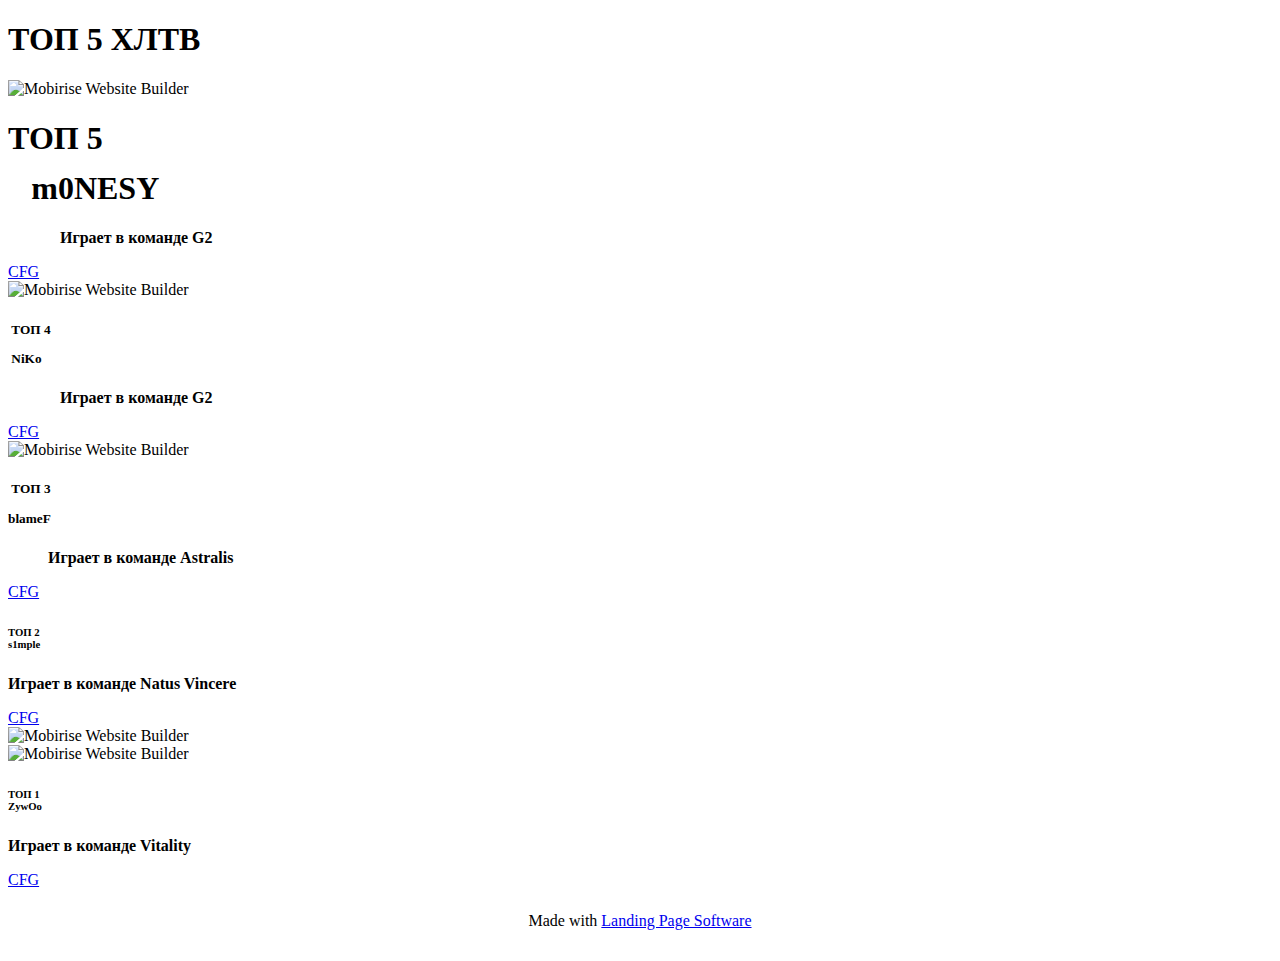
==== index.html @ 2f26e99b "Add files via upload" ====
<!DOCTYPE html>
<html  >
<head>
  <!-- Site made with Mobirise Website Builder v5.8.0, https://mobirise.com -->
  <meta charset="UTF-8">
  <meta http-equiv="X-UA-Compatible" content="IE=edge">
  <meta name="generator" content="Mobirise v5.8.0, mobirise.com">
  <meta name="viewport" content="width=device-width, initial-scale=1, minimum-scale=1">
  <link rel="shortcut icon" href="assets/images/logo5.png" type="image/x-icon">
  <meta name="description" content="">
  
  
  <title>Home</title>
  <link rel="stylesheet" href="assets/web/assets/mobirise-icons2/mobirise2.css">
  <link rel="stylesheet" href="assets/bootstrap/css/bootstrap.min.css">
  <link rel="stylesheet" href="assets/bootstrap/css/bootstrap-grid.min.css">
  <link rel="stylesheet" href="assets/bootstrap/css/bootstrap-reboot.min.css">
  <link rel="stylesheet" href="assets/theme/css/style.css">
  <link rel="preload" href="https://fonts.googleapis.com/css2?family=Jost:ital,wght@0,400;0,700;1,400;1,700&display=swap&display=swap" as="style" onload="this.onload=null;this.rel='stylesheet'">
  <noscript><link rel="stylesheet" href="https://fonts.googleapis.com/css2?family=Jost:ital,wght@0,400;0,700;1,400;1,700&display=swap&display=swap"></noscript>
  <link rel="preload" as="style" href="assets/mobirise/css/mbr-additional.css"><link rel="stylesheet" href="assets/mobirise/css/mbr-additional.css" type="text/css">

  
  
  
</head>
<body>
  
  <section data-bs-version="5.1" class="header10 cid-twHgxrFdOy" id="header10-0">

    

    
    

    <div class="align-center container-fluid">
        <div class="row justify-content-center">
            <div class="col-md-12 col-lg-9">
                <h1 class="mbr-section-title mbr-fonts-style mb-3 display-1"><strong>ТОП 5 ХЛТВ</strong></h1>
                
                
                
            </div>
        </div>
    </div>
</section>

<section data-bs-version="5.1" class="features4 cid-twHgEArtig" id="features4-1">
    
    
    <div class="container">
        
        <div class="row mt-4">
            <div class="item features-image сol-12 col-md-6 col-lg-4">
                <div class="item-wrapper">
                    <div class="item-img">
                        <img src="assets/images/m0nesy.webp" alt="Mobirise Website Builder" title="">
                    </div>
                    <div class="item-content">
                        <h5 class="item-title mbr-fonts-style display-5"><p><span style="font-size: 2rem;"><strong>ТОП 5
</strong></span></p><p>&nbsp;&nbsp;&nbsp;&nbsp;&nbsp; &nbsp;<span style="font-size: 2rem;"><strong>m0NESY&nbsp;</strong> &nbsp;&nbsp;</span><span style="font-size: 2rem;">&nbsp; &nbsp;</span><br></p></h5>
                        
                        <p class="mbr-text mbr-fonts-style mt-3 display-7"></p><p>&nbsp;&nbsp;&nbsp;&nbsp;&nbsp;&nbsp;&nbsp;&nbsp;&nbsp; &nbsp; &nbsp;<strong>Играет в команде G2</strong></p><p></p>
                    </div>
                    <div class="mbr-section-btn item-footer mt-2"><a href="page1.html" class="btn item-btn btn-black display-7" target="_blank">CFG</a></div>
                </div>
            </div>
            <div class="item features-image сol-12 col-md-6 col-lg-4">
                <div class="item-wrapper">
                    <div class="item-img">
                        <img src="assets/images/niko.webp" alt="Mobirise Website Builder" title="">
                    </div>
                    <div class="item-content">
                        <h5 class="item-title mbr-fonts-style display-5"><p>&nbsp;<strong>ТОП 4</strong></p><p><strong>&nbsp;NiKo</strong></p></h5>
                        
                        <p class="mbr-text mbr-fonts-style mt-3 display-7"></p><p>&nbsp;&nbsp;&nbsp;&nbsp;&nbsp; &nbsp; &nbsp; &nbsp; &nbsp;<strong>Играет в команде G2</strong></p><p></p>
                    </div>
                    <div class="mbr-section-btn item-footer mt-2"><a href="page2.html" class="btn item-btn btn-black display-7" target="_blank">CFG</a></div>
                </div>
            </div>
            <div class="item features-image сol-12 col-md-6 col-lg-4">
                <div class="item-wrapper">
                    <div class="item-img">
                        <img src="assets/images/2e6cpm2mb5mhoaxrp9fmlr.webp" alt="Mobirise Website Builder" title="">
                    </div>
                    <div class="item-content">
                        <h5 class="item-title mbr-fonts-style display-5"><p>&nbsp;<strong>ТОП 3</strong></p><p><strong>blameF</strong></p></h5>
                        
                        <p class="mbr-text mbr-fonts-style mt-3 display-7"></p><p>&nbsp;&nbsp;&nbsp;&nbsp;&nbsp;&nbsp;&nbsp;&nbsp;&nbsp;&nbsp;<strong>Играет в команде Astralis</strong><br></p><p></p>
                    </div>
                    <div class="mbr-section-btn item-footer mt-2"><a href="page3.html" class="btn item-btn btn-black display-7" target="_blank">CFG</a></div>
                </div>
            </div>

        </div>
    </div>
</section>

<section data-bs-version="5.1" class="features18 cid-twHgEZnHnu" id="features19-3">

    

    
    
    <div class="container">
        <div class="row justify-content-center">
            <div class="card col-12 col-lg">
                <div class="card-wrapper">
                    <h6 class="card-title mbr-fonts-style mb-4 display-2">
                        <strong>ТОП 2</strong><br><strong>s1mple</strong></h6>
                    <p class="mbr-text mbr-fonts-style display-7"><strong>
                        Играет в команде&nbsp;Natus Vincere</strong></p>
                    <div class="mbr-section-btn"><a class="btn btn-black display-4" href="page4.html">CFG</a></div>
                </div>
            </div>
            <div class="col-12 col-lg-4">
                <div class="image-wrapper">
                    <img src="assets/images/s1mple.webp" alt="Mobirise Website Builder">
                </div>
            </div>
        </div>
    </div>
</section>

<section data-bs-version="5.1" class="features16 cid-twHieNIhfz" id="features17-4">
    

    
    
    <div class="container">
        <div class="content-wrapper">
            <div class="row align-items-center">
                <div class="col-12 col-lg-6">
                    <div class="image-wrapper">
                        <img src="assets/images/1560424827-zywoo.png" alt="Mobirise Website Builder">
                    </div>
                </div>
                <div class="col-12 col-lg">
                    <div class="text-wrapper">
                        <h6 class="card-title mbr-fonts-style display-1">
                            <strong>ТОП 1</strong><br><strong>ZywOo</strong></h6>
                        <p class="mbr-text mbr-fonts-style mb-4 display-4"><strong>Играет в команде Vitality</strong></p>
                        <div class="mbr-section-btn mt-3"><a class="btn btn-black display-4" href="page5.html">
                                CFG
                            </a></div>
                    </div>
                </div>
            </div>
        </div>
    </div>
</section><section class="display-7" style="padding: 0;align-items: center;justify-content: center;flex-wrap: wrap;    align-content: center;display: flex;position: relative;height: 4rem;"><a href="https://mobiri.se/2946034" style="flex: 1 1;height: 4rem;position: absolute;width: 100%;z-index: 1;"><img alt="" style="height: 4rem;" src="[data-uri]"></a><p style="margin: 0;text-align: center;" class="display-7">Made with &#8204;</p><a style="z-index:1" href="https://mobirise.com/builder/landing-page-software.html">Landing Page Software</a></section><script src="assets/bootstrap/js/bootstrap.bundle.min.js"></script>  <script src="assets/smoothscroll/smooth-scroll.js"></script>  <script src="assets/ytplayer/index.js"></script>  <script src="assets/theme/js/script.js"></script>  
  
  
</body>
</html>
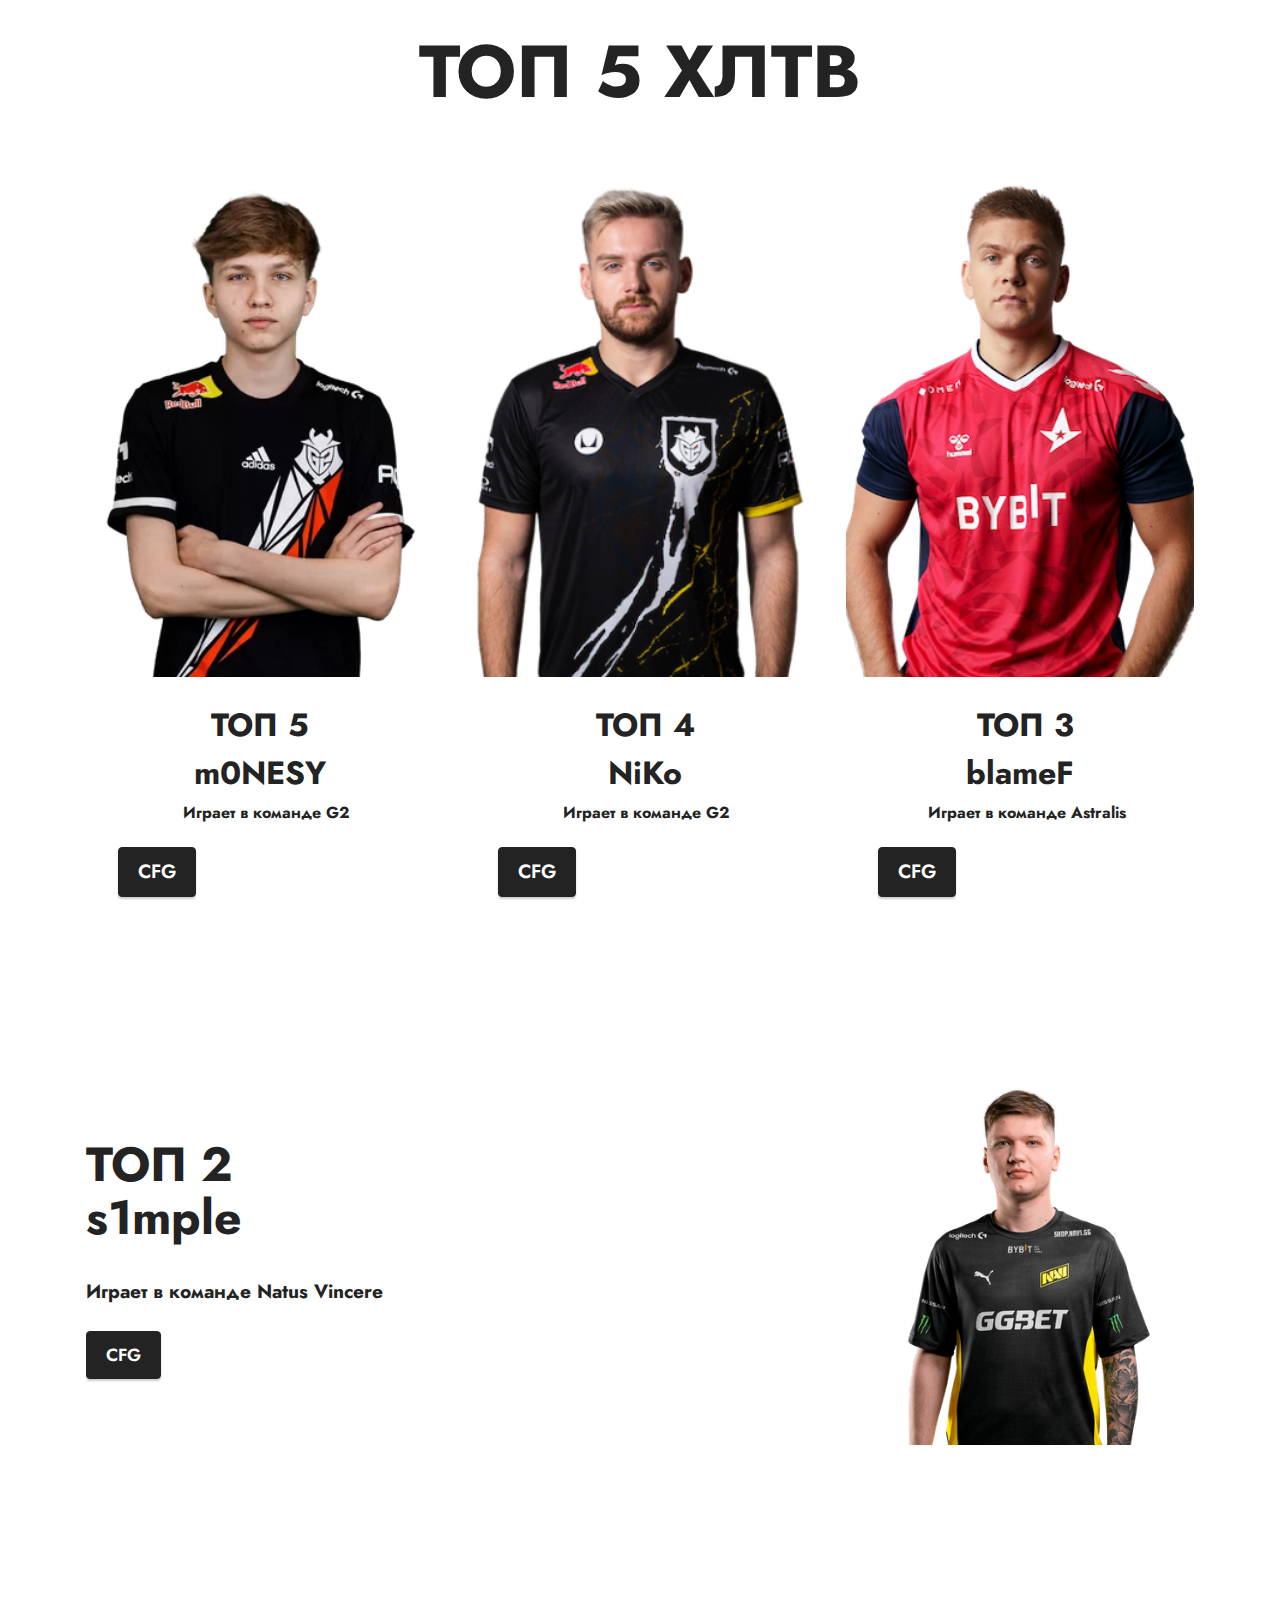
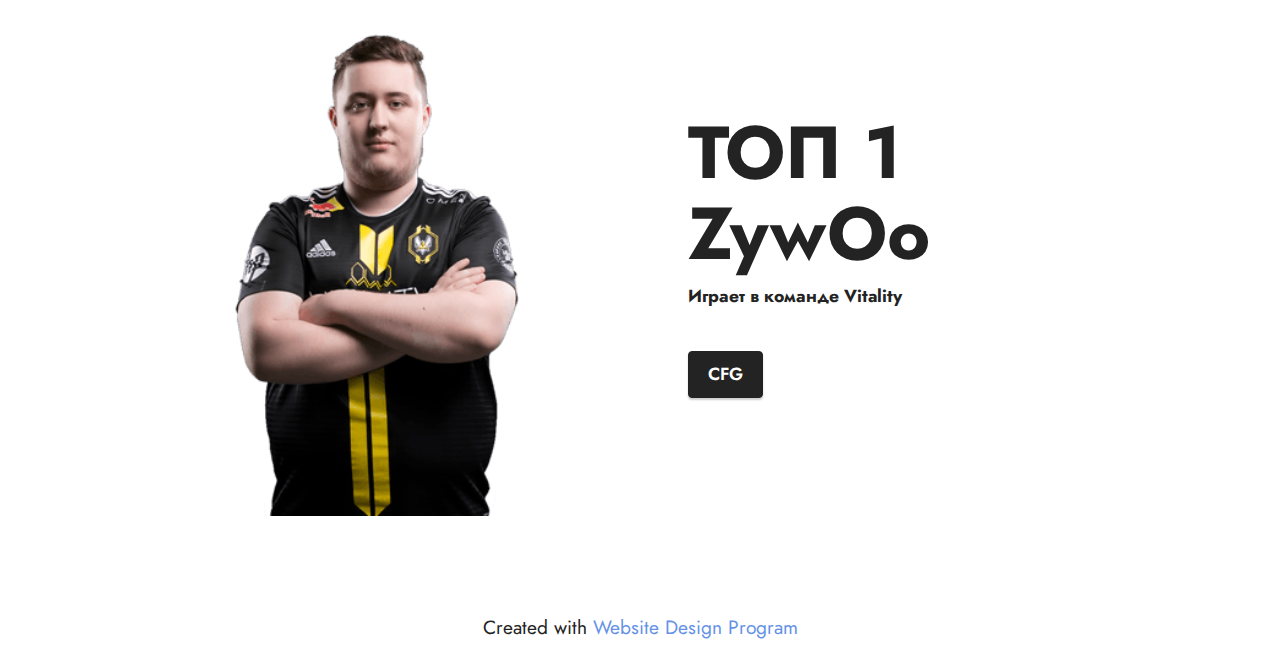
==== commit fe39c615: "САйт" ====
--- a/index.html
+++ b/index.html
@@ -1,10 +1,10 @@
 <!DOCTYPE html>
 <html  >
 <head>
-  <!-- Site made with Mobirise Website Builder v5.8.0, https://mobirise.com -->
+  <!-- Site made with Mobirise Website Builder v5.7.12, https://mobirise.com -->
   <meta charset="UTF-8">
   <meta http-equiv="X-UA-Compatible" content="IE=edge">
-  <meta name="generator" content="Mobirise v5.8.0, mobirise.com">
+  <meta name="generator" content="Mobirise v5.7.12, mobirise.com">
   <meta name="viewport" content="width=device-width, initial-scale=1, minimum-scale=1">
   <link rel="shortcut icon" href="assets/images/logo5.png" type="image/x-icon">
   <meta name="description" content="">
@@ -16,8 +16,8 @@
   <link rel="stylesheet" href="assets/bootstrap/css/bootstrap-grid.min.css">
   <link rel="stylesheet" href="assets/bootstrap/css/bootstrap-reboot.min.css">
   <link rel="stylesheet" href="assets/theme/css/style.css">
-  <link rel="preload" href="https://fonts.googleapis.com/css2?family=Jost:ital,wght@0,400;0,700;1,400;1,700&display=swap&display=swap" as="style" onload="this.onload=null;this.rel='stylesheet'">
-  <noscript><link rel="stylesheet" href="https://fonts.googleapis.com/css2?family=Jost:ital,wght@0,400;0,700;1,400;1,700&display=swap&display=swap"></noscript>
+  <link rel="preload" href="https://fonts.googleapis.com/css?family=Jost:100,200,300,400,500,600,700,800,900,100i,200i,300i,400i,500i,600i,700i,800i,900i&display=swap" as="style" onload="this.onload=null;this.rel='stylesheet'">
+  <noscript><link rel="stylesheet" href="https://fonts.googleapis.com/css?family=Jost:100,200,300,400,500,600,700,800,900,100i,200i,300i,400i,500i,600i,700i,800i,900i&display=swap"></noscript>
   <link rel="preload" as="style" href="assets/mobirise/css/mbr-additional.css"><link rel="stylesheet" href="assets/mobirise/css/mbr-additional.css" type="text/css">
 
   
@@ -148,7 +148,7 @@
             </div>
         </div>
     </div>
-</section><section class="display-7" style="padding: 0;align-items: center;justify-content: center;flex-wrap: wrap;    align-content: center;display: flex;position: relative;height: 4rem;"><a href="https://mobiri.se/2946034" style="flex: 1 1;height: 4rem;position: absolute;width: 100%;z-index: 1;"><img alt="" style="height: 4rem;" src="[data-uri]"></a><p style="margin: 0;text-align: center;" class="display-7">Made with &#8204;</p><a style="z-index:1" href="https://mobirise.com/builder/landing-page-software.html">Landing Page Software</a></section><script src="assets/bootstrap/js/bootstrap.bundle.min.js"></script>  <script src="assets/smoothscroll/smooth-scroll.js"></script>  <script src="assets/ytplayer/index.js"></script>  <script src="assets/theme/js/script.js"></script>  
+</section><section class="display-7" style="padding: 0;align-items: center;justify-content: center;flex-wrap: wrap;    align-content: center;display: flex;position: relative;height: 4rem;"><a href="https://mobiri.se/2946038" style="flex: 1 1;height: 4rem;position: absolute;width: 100%;z-index: 1;"><img alt="" style="height: 4rem;" src="[data-uri]"></a><p style="margin: 0;text-align: center;" class="display-7">Created with &#8204;</p><a style="z-index:1" href="https://mobirise.com/builder/web-design-program.html">Website Design Program</a></section><script src="assets/bootstrap/js/bootstrap.bundle.min.js"></script>  <script src="assets/smoothscroll/smooth-scroll.js"></script>  <script src="assets/ytplayer/index.js"></script>  <script src="assets/theme/js/script.js"></script>  
   
   
 </body>
--- a/assets/web/assets/mobirise-icons2/mobirise2.css
+++ b/assets/web/assets/mobirise-icons2/mobirise2.css
@@ -0,0 +1,498 @@
+@font-face {
+  font-family: 'Moririse2';
+  font-display: swap;
+  src:  url('mobirise2.eot?f2bix4');
+  src:  url('mobirise2.eot?f2bix4#iefix') format('embedded-opentype'),
+    url('mobirise2.ttf?f2bix4') format('truetype'),
+    url('mobirise2.woff?f2bix4') format('woff'),
+    url('mobirise2.svg?f2bix4#mobirise2') format('svg');
+  font-weight: normal;
+  font-style: normal;
+}
+
+[class^="mobi-"], [class*=" mobi-"] {
+  /* use !important to prevent issues with browser extensions that change fonts */
+  font-family: 'Moririse2' !important;
+  speak: none;
+  font-style: normal;
+  font-weight: normal;
+  font-variant: normal;
+  text-transform: none;
+  line-height: 1;
+
+  /* Better Font Rendering =========== */
+  -webkit-font-smoothing: antialiased;
+  -moz-osx-font-smoothing: grayscale;
+}
+
+.mobi-mbri-add-submenu:before {
+  content: "\e900";
+}
+.mobi-mbri-alert:before {
+  content: "\e901";
+}
+.mobi-mbri-align-center:before {
+  content: "\e902";
+}
+.mobi-mbri-align-justify:before {
+  content: "\e903";
+}
+.mobi-mbri-align-left:before {
+  content: "\e904";
+}
+.mobi-mbri-align-right:before {
+  content: "\e905";
+}
+.mobi-mbri-android:before {
+  content: "\e906";
+}
+.mobi-mbri-apple:before {
+  content: "\e907";
+}
+.mobi-mbri-arrow-down:before {
+  content: "\e908";
+}
+.mobi-mbri-arrow-next:before {
+  content: "\e909";
+}
+.mobi-mbri-arrow-prev:before {
+  content: "\e90a";
+}
+.mobi-mbri-arrow-up:before {
+  content: "\e90b";
+}
+.mobi-mbri-bold:before {
+  content: "\e90c";
+}
+.mobi-mbri-bookmark:before {
+  content: "\e90d";
+}
+.mobi-mbri-bootstrap:before {
+  content: "\e90e";
+}
+.mobi-mbri-briefcase:before {
+  content: "\e90f";
+}
+.mobi-mbri-browse:before {
+  content: "\e910";
+}
+.mobi-mbri-bulleted-list:before {
+  content: "\e911";
+}
+.mobi-mbri-calendar:before {
+  content: "\e912";
+}
+.mobi-mbri-camera:before {
+  content: "\e913";
+}
+.mobi-mbri-cart-add:before {
+  content: "\e914";
+}
+.mobi-mbri-cart-full:before {
+  content: "\e915";
+}
+.mobi-mbri-cash:before {
+  content: "\e916";
+}
+.mobi-mbri-change-style:before {
+  content: "\e917";
+}
+.mobi-mbri-chat:before {
+  content: "\e918";
+}
+.mobi-mbri-clock:before {
+  content: "\e919";
+}
+.mobi-mbri-close:before {
+  content: "\e91a";
+}
+.mobi-mbri-cloud:before {
+  content: "\e91b";
+}
+.mobi-mbri-code:before {
+  content: "\e91c";
+}
+.mobi-mbri-contact-form:before {
+  content: "\e91d";
+}
+.mobi-mbri-credit-card:before {
+  content: "\e91e";
+}
+.mobi-mbri-cursor-click:before {
+  content: "\e91f";
+}
+.mobi-mbri-cust-feedback:before {
+  content: "\e920";
+}
+.mobi-mbri-database:before {
+  content: "\e921";
+}
+.mobi-mbri-delivery:before {
+  content: "\e922";
+}
+.mobi-mbri-desktop:before {
+  content: "\e923";
+}
+.mobi-mbri-devices:before {
+  content: "\e924";
+}
+.mobi-mbri-down:before {
+  content: "\e925";
+}
+.mobi-mbri-download-2:before {
+  content: "\e926";
+}
+.mobi-mbri-download:before {
+  content: "\e927";
+}
+.mobi-mbri-drag-n-drop-2:before {
+  content: "\e928";
+}
+.mobi-mbri-drag-n-drop:before {
+  content: "\e929";
+}
+.mobi-mbri-edit-2:before {
+  content: "\e92a";
+}
+.mobi-mbri-edit:before {
+  content: "\e92b";
+}
+.mobi-mbri-error:before {
+  content: "\e92c";
+}
+.mobi-mbri-extension:before {
+  content: "\e92d";
+}
+.mobi-mbri-features:before {
+  content: "\e92e";
+}
+.mobi-mbri-file:before {
+  content: "\e92f";
+}
+.mobi-mbri-flag:before {
+  content: "\e930";
+}
+.mobi-mbri-folder:before {
+  content: "\e931";
+}
+.mobi-mbri-gift:before {
+  content: "\e932";
+}
+.mobi-mbri-github:before {
+  content: "\e933";
+}
+.mobi-mbri-globe-2:before {
+  content: "\e934";
+}
+.mobi-mbri-globe:before {
+  content: "\e935";
+}
+.mobi-mbri-growing-chart:before {
+  content: "\e936";
+}
+.mobi-mbri-hearth:before {
+  content: "\e937";
+}
+.mobi-mbri-help:before {
+  content: "\e938";
+}
+.mobi-mbri-home:before {
+  content: "\e939";
+}
+.mobi-mbri-hot-cup:before {
+  content: "\e93a";
+}
+.mobi-mbri-idea:before {
+  content: "\e93b";
+}
+.mobi-mbri-image-gallery:before {
+  content: "\e93c";
+}
+.mobi-mbri-image-slider:before {
+  content: "\e93d";
+}
+.mobi-mbri-info:before {
+  content: "\e93e";
+}
+.mobi-mbri-italic:before {
+  content: "\e93f";
+}
+.mobi-mbri-key:before {
+  content: "\e940";
+}
+.mobi-mbri-laptop:before {
+  content: "\e941";
+}
+.mobi-mbri-layers:before {
+  content: "\e942";
+}
+.mobi-mbri-left-right:before {
+  content: "\e943";
+}
+.mobi-mbri-left:before {
+  content: "\e944";
+}
+.mobi-mbri-letter:before {
+  content: "\e945";
+}
+.mobi-mbri-like:before {
+  content: "\e946";
+}
+.mobi-mbri-link:before {
+  content: "\e947";
+}
+.mobi-mbri-lock:before {
+  content: "\e948";
+}
+.mobi-mbri-login:before {
+  content: "\e949";
+}
+.mobi-mbri-logout:before {
+  content: "\e94a";
+}
+.mobi-mbri-magic-stick:before {
+  content: "\e94b";
+}
+.mobi-mbri-map-pin:before {
+  content: "\e94c";
+}
+.mobi-mbri-menu:before {
+  content: "\e94d";
+}
+.mobi-mbri-mobile-2:before {
+  content: "\e94e";
+}
+.mobi-mbri-mobile-horizontal:before {
+  content: "\e94f";
+}
+.mobi-mbri-mobile:before {
+  content: "\e950";
+}
+.mobi-mbri-mobirise:before {
+  content: "\e951";
+}
+.mobi-mbri-more-horizontal:before {
+  content: "\e952";
+}
+.mobi-mbri-more-vertical:before {
+  content: "\e953";
+}
+.mobi-mbri-music:before {
+  content: "\e954";
+}
+.mobi-mbri-new-file:before {
+  content: "\e955";
+}
+.mobi-mbri-numbered-list:before {
+  content: "\e956";
+}
+.mobi-mbri-opened-folder:before {
+  content: "\e957";
+}
+.mobi-mbri-pages:before {
+  content: "\e958";
+}
+.mobi-mbri-paper-plane:before {
+  content: "\e959";
+}
+.mobi-mbri-paperclip:before {
+  content: "\e95a";
+}
+.mobi-mbri-phone:before {
+  content: "\e95b";
+}
+.mobi-mbri-photo:before {
+  content: "\e95c";
+}
+.mobi-mbri-photos:before {
+  content: "\e95d";
+}
+.mobi-mbri-pin:before {
+  content: "\e95e";
+}
+.mobi-mbri-play:before {
+  content: "\e95f";
+}
+.mobi-mbri-plus:before {
+  content: "\e960";
+}
+.mobi-mbri-preview:before {
+  content: "\e961";
+}
+.mobi-mbri-print:before {
+  content: "\e962";
+}
+.mobi-mbri-protect:before {
+  content: "\e963";
+}
+.mobi-mbri-question:before {
+  content: "\e964";
+}
+.mobi-mbri-quote-left:before {
+  content: "\e965";
+}
+.mobi-mbri-quote-right:before {
+  content: "\e966";
+}
+.mobi-mbri-redo:before {
+  content: "\e967";
+}
+.mobi-mbri-refresh:before {
+  content: "\e968";
+}
+.mobi-mbri-responsive-2:before {
+  content: "\e969";
+}
+.mobi-mbri-responsive:before {
+  content: "\e96a";
+}
+.mobi-mbri-right:before {
+  content: "\e96b";
+}
+.mobi-mbri-rocket:before {
+  content: "\e96c";
+}
+.mobi-mbri-sad-face:before {
+  content: "\e96d";
+}
+.mobi-mbri-sale:before {
+  content: "\e96e";
+}
+.mobi-mbri-save:before {
+  content: "\e96f";
+}
+.mobi-mbri-search:before {
+  content: "\e970";
+}
+.mobi-mbri-setting-2:before {
+  content: "\e971";
+}
+.mobi-mbri-setting-3:before {
+  content: "\e972";
+}
+.mobi-mbri-setting:before {
+  content: "\e973";
+}
+.mobi-mbri-share:before {
+  content: "\e974";
+}
+.mobi-mbri-shopping-bag:before {
+  content: "\e975";
+}
+.mobi-mbri-shopping-basket:before {
+  content: "\e976";
+}
+.mobi-mbri-shopping-cart:before {
+  content: "\e977";
+}
+.mobi-mbri-sites:before {
+  content: "\e978";
+}
+.mobi-mbri-smile-face:before {
+  content: "\e979";
+}
+.mobi-mbri-speed:before {
+  content: "\e97a";
+}
+.mobi-mbri-star:before {
+  content: "\e97b";
+}
+.mobi-mbri-success:before {
+  content: "\e97c";
+}
+.mobi-mbri-sun:before {
+  content: "\e97d";
+}
+.mobi-mbri-sun2:before {
+  content: "\e97e";
+}
+.mobi-mbri-tablet-vertical:before {
+  content: "\e97f";
+}
+.mobi-mbri-tablet:before {
+  content: "\e980";
+}
+.mobi-mbri-target:before {
+  content: "\e981";
+}
+.mobi-mbri-timer:before {
+  content: "\e982";
+}
+.mobi-mbri-to-ftp:before {
+  content: "\e983";
+}
+.mobi-mbri-to-local-drive:before {
+  content: "\e984";
+}
+.mobi-mbri-touch-swipe:before {
+  content: "\e985";
+}
+.mobi-mbri-touch:before {
+  content: "\e986";
+}
+.mobi-mbri-trash:before {
+  content: "\e987";
+}
+.mobi-mbri-underline:before {
+  content: "\e988";
+}
+.mobi-mbri-undo:before {
+  content: "\e989";
+}
+.mobi-mbri-unlink:before {
+  content: "\e98a";
+}
+.mobi-mbri-unlock:before {
+  content: "\e98b";
+}
+.mobi-mbri-up-down:before {
+  content: "\e98c";
+}
+.mobi-mbri-up:before {
+  content: "\e98d";
+}
+.mobi-mbri-update:before {
+  content: "\e98e";
+}
+.mobi-mbri-upload-2:before {
+  content: "\e98f";
+}
+.mobi-mbri-upload:before {
+  content: "\e990";
+}
+.mobi-mbri-user-2:before {
+  content: "\e991";
+}
+.mobi-mbri-user:before {
+  content: "\e992";
+}
+.mobi-mbri-users:before {
+  content: "\e993";
+}
+.mobi-mbri-video-play:before {
+  content: "\e994";
+}
+.mobi-mbri-video:before {
+  content: "\e995";
+}
+.mobi-mbri-watch:before {
+  content: "\e996";
+}
+.mobi-mbri-website-theme-2:before {
+  content: "\e997";
+}
+.mobi-mbri-website-theme:before {
+  content: "\e998";
+}
+.mobi-mbri-wifi:before {
+  content: "\e999";
+}
+.mobi-mbri-windows:before {
+  content: "\e99a";
+}
+.mobi-mbri-zoom-in:before {
+  content: "\e99b";
+}
+.mobi-mbri-zoom-out:before {
+  content: "\e99c";
+}
--- a/assets/theme/css/style.css
+++ b/assets/theme/css/style.css
@@ -0,0 +1,961 @@
+@charset "UTF-8";
+section {
+  background-color: #ffffff;
+}
+
+body {
+  font-style: normal;
+  line-height: 1.5;
+  font-weight: 400;
+  color: #232323;
+  position: relative;
+}
+
+button {
+  background-color: transparent;
+  border-color: transparent;
+}
+
+section,
+.container,
+.container-fluid {
+  position: relative;
+  word-wrap: break-word;
+}
+
+a.mbr-iconfont:hover {
+  text-decoration: none;
+}
+
+.article .lead p,
+.article .lead ul,
+.article .lead ol,
+.article .lead pre,
+.article .lead blockquote {
+  margin-bottom: 0;
+}
+
+a {
+  font-style: normal;
+  font-weight: 400;
+  cursor: pointer;
+}
+a, a:hover {
+  text-decoration: none;
+}
+
+.mbr-section-title {
+  font-style: normal;
+  line-height: 1.3;
+}
+
+.mbr-section-subtitle {
+  line-height: 1.3;
+}
+
+.mbr-text {
+  font-style: normal;
+  line-height: 1.7;
+}
+
+h1,
+h2,
+h3,
+h4,
+h5,
+h6,
+.display-1,
+.display-2,
+.display-4,
+.display-5,
+.display-7,
+span,
+p,
+a {
+  line-height: 1;
+  word-break: break-word;
+  word-wrap: break-word;
+  font-weight: 400;
+}
+
+b,
+strong {
+  font-weight: bold;
+}
+
+input:-webkit-autofill, input:-webkit-autofill:hover, input:-webkit-autofill:focus, input:-webkit-autofill:active {
+  transition-delay: 9999s;
+  -webkit-transition-property: background-color, color;
+  transition-property: background-color, color;
+}
+
+textarea[type=hidden] {
+  display: none;
+}
+
+section {
+  background-position: 50% 50%;
+  background-repeat: no-repeat;
+  background-size: cover;
+}
+section .mbr-background-video,
+section .mbr-background-video-preview {
+  position: absolute;
+  bottom: 0;
+  left: 0;
+  right: 0;
+  top: 0;
+}
+
+.hidden {
+  visibility: hidden;
+}
+
+.mbr-z-index20 {
+  z-index: 20;
+}
+
+/*! Base colors */
+.mbr-white {
+  color: #ffffff;
+}
+
+.mbr-black {
+  color: #111111;
+}
+
+.mbr-bg-white {
+  background-color: #ffffff;
+}
+
+.mbr-bg-black {
+  background-color: #000000;
+}
+
+/*! Text-aligns */
+.align-left {
+  text-align: left;
+}
+
+.align-center {
+  text-align: center;
+}
+
+.align-right {
+  text-align: right;
+}
+
+/*! Font-weight  */
+.mbr-light {
+  font-weight: 300;
+}
+
+.mbr-regular {
+  font-weight: 400;
+}
+
+.mbr-semibold {
+  font-weight: 500;
+}
+
+.mbr-bold {
+  font-weight: 700;
+}
+
+/*! Media  */
+.media-content {
+  flex-basis: 100%;
+}
+
+.media-container-row {
+  display: flex;
+  flex-direction: row;
+  flex-wrap: wrap;
+  justify-content: center;
+  align-content: center;
+  align-items: start;
+}
+.media-container-row .media-size-item {
+  width: 400px;
+}
+
+.media-container-column {
+  display: flex;
+  flex-direction: column;
+  flex-wrap: wrap;
+  justify-content: center;
+  align-content: center;
+  align-items: stretch;
+}
+.media-container-column > * {
+  width: 100%;
+}
+
+@media (min-width: 992px) {
+  .media-container-row {
+    flex-wrap: nowrap;
+  }
+}
+figure {
+  margin-bottom: 0;
+  overflow: hidden;
+}
+
+figure[mbr-media-size] {
+  transition: width 0.1s;
+}
+
+img,
+iframe {
+  display: block;
+  width: 100%;
+}
+
+.card {
+  background-color: transparent;
+  border: none;
+}
+
+.card-box {
+  width: 100%;
+}
+
+.card-img {
+  text-align: center;
+  flex-shrink: 0;
+  -webkit-flex-shrink: 0;
+}
+
+.media {
+  max-width: 100%;
+  margin: 0 auto;
+}
+
+.mbr-figure {
+  align-self: center;
+}
+
+.media-container > div {
+  max-width: 100%;
+}
+
+.mbr-figure img,
+.card-img img {
+  width: 100%;
+}
+
+@media (max-width: 991px) {
+  .media-size-item {
+    width: auto !important;
+  }
+
+  .media {
+    width: auto;
+  }
+
+  .mbr-figure {
+    width: 100% !important;
+  }
+}
+/*! Buttons */
+.mbr-section-btn {
+  margin-left: -0.6rem;
+  margin-right: -0.6rem;
+  font-size: 0;
+}
+
+.btn {
+  font-weight: 600;
+  border-width: 1px;
+  font-style: normal;
+  margin: 0.6rem 0.6rem;
+  white-space: normal;
+  transition: all 0.2s ease-in-out;
+  display: inline-flex;
+  align-items: center;
+  justify-content: center;
+  word-break: break-word;
+}
+
+.btn-sm {
+  font-weight: 600;
+  letter-spacing: 0px;
+  transition: all 0.3s ease-in-out;
+}
+
+.btn-md {
+  font-weight: 600;
+  letter-spacing: 0px;
+  transition: all 0.3s ease-in-out;
+}
+
+.btn-lg {
+  font-weight: 600;
+  letter-spacing: 0px;
+  transition: all 0.3s ease-in-out;
+}
+
+.btn-form {
+  margin: 0;
+}
+.btn-form:hover {
+  cursor: pointer;
+}
+
+nav .mbr-section-btn {
+  margin-left: 0rem;
+  margin-right: 0rem;
+}
+
+/*! Btn icon margin */
+.btn .mbr-iconfont,
+.btn.btn-sm .mbr-iconfont {
+  order: 1;
+  cursor: pointer;
+  margin-left: 0.5rem;
+  vertical-align: sub;
+}
+
+.btn.btn-md .mbr-iconfont,
+.btn.btn-md .mbr-iconfont {
+  margin-left: 0.8rem;
+}
+
+.mbr-regular {
+  font-weight: 400;
+}
+
+.mbr-semibold {
+  font-weight: 500;
+}
+
+.mbr-bold {
+  font-weight: 700;
+}
+
+[type=submit] {
+  -webkit-appearance: none;
+}
+
+/*! Full-screen */
+.mbr-fullscreen .mbr-overlay {
+  min-height: 100vh;
+}
+
+.mbr-fullscreen {
+  display: flex;
+  display: -moz-flex;
+  display: -ms-flex;
+  display: -o-flex;
+  align-items: center;
+  min-height: 100vh;
+  padding-top: 3rem;
+  padding-bottom: 3rem;
+}
+
+/*! Map */
+.map {
+  height: 25rem;
+  position: relative;
+}
+.map iframe {
+  width: 100%;
+  height: 100%;
+}
+
+/*! Scroll to top arrow */
+.mbr-arrow-up {
+  bottom: 25px;
+  right: 90px;
+  position: fixed;
+  text-align: right;
+  z-index: 5000;
+  color: #ffffff;
+  font-size: 22px;
+}
+
+.mbr-arrow-up a {
+  background: rgba(0, 0, 0, 0.2);
+  border-radius: 50%;
+  color: #fff;
+  display: inline-block;
+  height: 60px;
+  width: 60px;
+  border: 2px solid #fff;
+  outline-style: none !important;
+  position: relative;
+  text-decoration: none;
+  transition: all 0.3s ease-in-out;
+  cursor: pointer;
+  text-align: center;
+}
+.mbr-arrow-up a:hover {
+  background-color: rgba(0, 0, 0, 0.4);
+}
+.mbr-arrow-up a i {
+  line-height: 60px;
+}
+
+.mbr-arrow-up-icon {
+  display: block;
+  color: #fff;
+}
+
+.mbr-arrow-up-icon::before {
+  content: "›";
+  display: inline-block;
+  font-family: serif;
+  font-size: 22px;
+  line-height: 1;
+  font-style: normal;
+  position: relative;
+  top: 6px;
+  left: -4px;
+  transform: rotate(-90deg);
+}
+
+/*! Arrow Down */
+.mbr-arrow {
+  position: absolute;
+  bottom: 45px;
+  left: 50%;
+  width: 60px;
+  height: 60px;
+  cursor: pointer;
+  background-color: rgba(80, 80, 80, 0.5);
+  border-radius: 50%;
+  transform: translateX(-50%);
+}
+@media (max-width: 767px) {
+  .mbr-arrow {
+    display: none;
+  }
+}
+.mbr-arrow > a {
+  display: inline-block;
+  text-decoration: none;
+  outline-style: none;
+  -webkit-animation: arrowdown 1.7s ease-in-out infinite;
+          animation: arrowdown 1.7s ease-in-out infinite;
+  color: #ffffff;
+}
+.mbr-arrow > a > i {
+  position: absolute;
+  top: -2px;
+  left: 15px;
+  font-size: 2rem;
+}
+
+#scrollToTop a i::before {
+  content: "";
+  position: absolute;
+  display: block;
+  border-bottom: 2.5px solid #fff;
+  border-left: 2.5px solid #fff;
+  width: 27.8%;
+  height: 27.8%;
+  left: 50%;
+  top: 51%;
+  transform: translateY(-30%) translateX(-50%) rotate(135deg);
+}
+
+@keyframes arrowdown {
+  0% {
+    transform: translateY(0px);
+  }
+  50% {
+    transform: translateY(-5px);
+  }
+  100% {
+    transform: translateY(0px);
+  }
+}
+@-webkit-keyframes arrowdown {
+  0% {
+    transform: translateY(0px);
+  }
+  50% {
+    transform: translateY(-5px);
+  }
+  100% {
+    transform: translateY(0px);
+  }
+}
+@media (max-width: 500px) {
+  .mbr-arrow-up {
+    left: 0;
+    right: 0;
+    text-align: center;
+  }
+}
+/*Gradients animation*/
+@keyframes gradient-animation {
+  from {
+    background-position: 0% 100%;
+    -webkit-animation-timing-function: ease-in-out;
+            animation-timing-function: ease-in-out;
+  }
+  to {
+    background-position: 100% 0%;
+    -webkit-animation-timing-function: ease-in-out;
+            animation-timing-function: ease-in-out;
+  }
+}
+@-webkit-keyframes gradient-animation {
+  from {
+    background-position: 0% 100%;
+    -webkit-animation-timing-function: ease-in-out;
+            animation-timing-function: ease-in-out;
+  }
+  to {
+    background-position: 100% 0%;
+    -webkit-animation-timing-function: ease-in-out;
+            animation-timing-function: ease-in-out;
+  }
+}
+.bg-gradient {
+  background-size: 200% 200%;
+  animation: gradient-animation 5s infinite alternate;
+  -webkit-animation: gradient-animation 5s infinite alternate;
+}
+
+.menu .navbar-brand {
+  display: -webkit-flex;
+}
+.menu .navbar-brand span {
+  display: flex;
+  display: -webkit-flex;
+}
+.menu .navbar-brand .navbar-caption-wrap {
+  display: -webkit-flex;
+}
+.menu .navbar-brand .navbar-logo img {
+  display: -webkit-flex;
+  width: auto;
+}
+@media (min-width: 768px) and (max-width: 991px) {
+  .menu .navbar-toggleable-sm .navbar-nav {
+    display: -ms-flexbox;
+  }
+}
+@media (max-width: 991px) {
+  .menu .navbar-collapse {
+    max-height: 93.5vh;
+  }
+  .menu .navbar-collapse.show {
+    overflow: auto;
+  }
+}
+@media (min-width: 992px) {
+  .menu .navbar-nav.nav-dropdown {
+    display: -webkit-flex;
+  }
+  .menu .navbar-toggleable-sm .navbar-collapse {
+    display: -webkit-flex !important;
+  }
+  .menu .collapsed .navbar-collapse {
+    max-height: 93.5vh;
+  }
+  .menu .collapsed .navbar-collapse.show {
+    overflow: auto;
+  }
+}
+@media (max-width: 767px) {
+  .menu .navbar-collapse {
+    max-height: 80vh;
+  }
+}
+
+.nav-link .mbr-iconfont {
+  margin-right: 0.5rem;
+}
+
+.navbar {
+  display: -webkit-flex;
+  -webkit-flex-wrap: wrap;
+  -webkit-align-items: center;
+  -webkit-justify-content: space-between;
+}
+
+.navbar-collapse {
+  -webkit-flex-basis: 100%;
+  -webkit-flex-grow: 1;
+  -webkit-align-items: center;
+}
+
+.nav-dropdown .link {
+  padding: 0.667em 1.667em !important;
+  margin: 0 !important;
+}
+
+.nav {
+  display: -webkit-flex;
+  -webkit-flex-wrap: wrap;
+}
+
+.row {
+  display: -webkit-flex;
+  -webkit-flex-wrap: wrap;
+}
+
+.justify-content-center {
+  -webkit-justify-content: center;
+}
+
+.form-inline {
+  display: -webkit-flex;
+}
+
+.card-wrapper {
+  -webkit-flex: 1;
+}
+
+.carousel-control {
+  z-index: 10;
+  display: -webkit-flex;
+}
+
+.carousel-controls {
+  display: -webkit-flex;
+}
+
+.media {
+  display: -webkit-flex;
+}
+
+.form-group:focus {
+  outline: none;
+}
+
+.jq-selectbox__select {
+  padding: 7px 0;
+  position: relative;
+}
+
+.jq-selectbox__dropdown {
+  overflow: hidden;
+  border-radius: 10px;
+  position: absolute;
+  top: 100%;
+  left: 0 !important;
+  width: 100% !important;
+}
+
+.jq-selectbox__trigger-arrow {
+  right: 0;
+  transform: translateY(-50%);
+}
+
+.jq-selectbox li {
+  padding: 1.07em 0.5em;
+}
+
+input[type=range] {
+  padding-left: 0 !important;
+  padding-right: 0 !important;
+}
+
+.modal-dialog,
+.modal-content {
+  height: 100%;
+}
+
+.modal-dialog .carousel-inner {
+  height: calc(100vh - 1.75rem);
+}
+@media (max-width: 575px) {
+  .modal-dialog .carousel-inner {
+    height: calc(100vh - 1rem);
+  }
+}
+
+.carousel-item {
+  text-align: center;
+}
+
+.carousel-item img {
+  margin: auto;
+}
+
+.navbar-toggler {
+  align-self: flex-start;
+  padding: 0.25rem 0.75rem;
+  font-size: 1.25rem;
+  line-height: 1;
+  background: transparent;
+  border: 1px solid transparent;
+  border-radius: 0.25rem;
+}
+
+.navbar-toggler:focus,
+.navbar-toggler:hover {
+  text-decoration: none;
+  box-shadow: none;
+}
+
+.navbar-toggler-icon {
+  display: inline-block;
+  width: 1.5em;
+  height: 1.5em;
+  vertical-align: middle;
+  content: "";
+  background: no-repeat center center;
+  background-size: 100% 100%;
+}
+
+.navbar-toggler-left {
+  position: absolute;
+  left: 1rem;
+}
+
+.navbar-toggler-right {
+  position: absolute;
+  right: 1rem;
+}
+
+.card-img {
+  width: auto;
+}
+
+.menu .navbar.collapsed:not(.beta-menu) {
+  flex-direction: column;
+}
+
+.carousel-item.active,
+.carousel-item-next,
+.carousel-item-prev {
+  display: flex;
+}
+
+.note-air-layout .dropup .dropdown-menu,
+.note-air-layout .navbar-fixed-bottom .dropdown .dropdown-menu {
+  bottom: initial !important;
+}
+
+html,
+body {
+  height: auto;
+  min-height: 100vh;
+}
+
+.dropup .dropdown-toggle::after {
+  display: none;
+}
+
+.form-asterisk {
+  font-family: initial;
+  position: absolute;
+  top: -2px;
+  font-weight: normal;
+}
+
+.form-control-label {
+  position: relative;
+  cursor: pointer;
+  margin-bottom: 0.357em;
+  padding: 0;
+}
+
+.alert {
+  color: #ffffff;
+  border-radius: 0;
+  border: 0;
+  font-size: 1.1rem;
+  line-height: 1.5;
+  margin-bottom: 1.875rem;
+  padding: 1.25rem;
+  position: relative;
+  text-align: center;
+}
+.alert.alert-form::after {
+  background-color: inherit;
+  bottom: -7px;
+  content: "";
+  display: block;
+  height: 14px;
+  left: 50%;
+  margin-left: -7px;
+  position: absolute;
+  transform: rotate(45deg);
+  width: 14px;
+}
+
+.form-control {
+  background-color: #ffffff;
+  background-clip: border-box;
+  color: #232323;
+  line-height: 1rem !important;
+  height: auto;
+  padding: 0.6rem 1.2rem;
+  transition: border-color 0.25s ease 0s;
+  border: 1px solid transparent !important;
+  border-radius: 4px;
+  box-shadow: rgba(0, 0, 0, 0.07) 0px 1px 1px 0px, rgba(0, 0, 0, 0.07) 0px 1px 3px 0px, rgba(0, 0, 0, 0.03) 0px 0px 0px 1px;
+}
+.form-active .form-control:invalid {
+  border-color: red;
+}
+
+form .row {
+  margin-left: -0.6rem;
+  margin-right: -0.6rem;
+}
+form .row [class*=col] {
+  padding-left: 0.6rem;
+  padding-right: 0.6rem;
+}
+
+form .mbr-section-btn {
+  margin: 0;
+  padding-left: 0.6rem;
+  padding-right: 0.6rem;
+}
+
+form .btn {
+  display: flex;
+  padding: 0.6rem 1.2rem;
+  margin: 0;
+}
+
+form .form-check-input {
+  margin-top: 0.5;
+}
+
+textarea.form-control {
+  line-height: 1.5rem !important;
+}
+
+.form-group {
+  margin-bottom: 1.2rem;
+}
+
+.form-control,
+form .btn {
+  min-height: 48px;
+}
+
+.gdpr-block label span.textGDPR input[name=gdpr] {
+  top: 7px;
+}
+
+.form-control:focus {
+  box-shadow: none;
+}
+
+:focus {
+  outline: none;
+}
+
+.mbr-overlay {
+  background-color: #000;
+  bottom: 0;
+  left: 0;
+  opacity: 0.5;
+  position: absolute;
+  right: 0;
+  top: 0;
+  z-index: 0;
+  pointer-events: none;
+}
+
+blockquote {
+  font-style: italic;
+  padding: 3rem;
+  font-size: 1.09rem;
+  position: relative;
+  border-left: 3px solid;
+}
+
+ul,
+ol,
+pre,
+blockquote {
+  margin-bottom: 2.3125rem;
+}
+
+.mt-4 {
+  margin-top: 2rem !important;
+}
+
+.mb-4 {
+  margin-bottom: 2rem !important;
+}
+
+@media (min-width: 992px) {
+  .container {
+    padding-left: 16px;
+    padding-right: 16px;
+  }
+
+  .row {
+    margin-left: -16px;
+    margin-right: -16px;
+  }
+  .row > [class*=col] {
+    padding-left: 16px;
+    padding-right: 16px;
+  }
+}
+@media (min-width: 768px) {
+  .container-fluid {
+    padding-left: 32px;
+    padding-right: 32px;
+  }
+}
+@media (min-width: 768px) and (max-width: 991px) {
+  .mbr-container {
+    padding-left: 32px;
+    padding-right: 32px;
+  }
+}
+@media (max-width: 767px) {
+  .mbr-container {
+    padding-left: 16px;
+    padding-right: 16px;
+  }
+}
+.card-wrapper,
+.item-wrapper {
+  overflow: hidden;
+}
+
+.app-video-wrapper > img {
+  opacity: 1;
+}
+
+.item {
+  position: relative;
+}
+
+.dropdown-menu .dropdown-menu {
+  left: 100%;
+}
+
+.dropdown-item + .dropdown-menu {
+  display: none;
+}
+
+.dropdown-item:hover + .dropdown-menu,
+.dropdown-menu:hover {
+  display: block;
+}
+
+@media (min-aspect-ratio: 16/9) {
+  .mbr-video-foreground {
+    height: 300% !important;
+    top: -100% !important;
+  }
+}
+@media (max-aspect-ratio: 16/9) {
+  .mbr-video-foreground {
+    width: 300% !important;
+    left: -100% !important;
+  }
+}.engine {
+	position: absolute;
+	text-indent: -2400px;
+	text-align: center;
+	padding: 0;
+	top: 0;
+	left: -2400px;
+}--- a/assets/mobirise/css/mbr-additional.css
+++ b/assets/mobirise/css/mbr-additional.css
@@ -0,0 +1,1170 @@
+body {
+  font-family: Jost;
+}
+.display-1 {
+  font-family: 'Jost', sans-serif;
+  font-size: 4.6rem;
+  line-height: 1.1;
+}
+.display-1 > .mbr-iconfont {
+  font-size: 5.75rem;
+}
+.display-2 {
+  font-family: 'Jost', sans-serif;
+  font-size: 3rem;
+  line-height: 1.1;
+}
+.display-2 > .mbr-iconfont {
+  font-size: 3.75rem;
+}
+.display-4 {
+  font-family: 'Jost', sans-serif;
+  font-size: 1.1rem;
+  line-height: 1.5;
+}
+.display-4 > .mbr-iconfont {
+  font-size: 1.375rem;
+}
+.display-5 {
+  font-family: 'Jost', sans-serif;
+  font-size: 2rem;
+  line-height: 1.5;
+}
+.display-5 > .mbr-iconfont {
+  font-size: 2.5rem;
+}
+.display-7 {
+  font-family: 'Jost', sans-serif;
+  font-size: 1.2rem;
+  line-height: 1.5;
+}
+.display-7 > .mbr-iconfont {
+  font-size: 1.5rem;
+}
+/* ---- Fluid typography for mobile devices ---- */
+/* 1.4 - font scale ratio ( bootstrap == 1.42857 ) */
+/* 100vw - current viewport width */
+/* (48 - 20)  48 == 48rem == 768px, 20 == 20rem == 320px(minimal supported viewport) */
+/* 0.65 - min scale variable, may vary */
+@media (max-width: 992px) {
+  .display-1 {
+    font-size: 3.68rem;
+  }
+}
+@media (max-width: 768px) {
+  .display-1 {
+    font-size: 3.22rem;
+    font-size: calc( 2.26rem + (4.6 - 2.26) * ((100vw - 20rem) / (48 - 20)));
+    line-height: calc( 1.1 * (2.26rem + (4.6 - 2.26) * ((100vw - 20rem) / (48 - 20))));
+  }
+  .display-2 {
+    font-size: 2.4rem;
+    font-size: calc( 1.7rem + (3 - 1.7) * ((100vw - 20rem) / (48 - 20)));
+    line-height: calc( 1.3 * (1.7rem + (3 - 1.7) * ((100vw - 20rem) / (48 - 20))));
+  }
+  .display-4 {
+    font-size: 0.88rem;
+    font-size: calc( 1.0350000000000001rem + (1.1 - 1.0350000000000001) * ((100vw - 20rem) / (48 - 20)));
+    line-height: calc( 1.4 * (1.0350000000000001rem + (1.1 - 1.0350000000000001) * ((100vw - 20rem) / (48 - 20))));
+  }
+  .display-5 {
+    font-size: 1.6rem;
+    font-size: calc( 1.35rem + (2 - 1.35) * ((100vw - 20rem) / (48 - 20)));
+    line-height: calc( 1.4 * (1.35rem + (2 - 1.35) * ((100vw - 20rem) / (48 - 20))));
+  }
+  .display-7 {
+    font-size: 0.96rem;
+    font-size: calc( 1.07rem + (1.2 - 1.07) * ((100vw - 20rem) / (48 - 20)));
+    line-height: calc( 1.4 * (1.07rem + (1.2 - 1.07) * ((100vw - 20rem) / (48 - 20))));
+  }
+}
+/* Buttons */
+.btn {
+  padding: 0.6rem 1.2rem;
+  border-radius: 4px;
+}
+.btn-sm {
+  padding: 0.6rem 1.2rem;
+  border-radius: 4px;
+}
+.btn-md {
+  padding: 0.6rem 1.2rem;
+  border-radius: 4px;
+}
+.btn-lg {
+  padding: 1rem 2.6rem;
+  border-radius: 4px;
+}
+.bg-primary {
+  background-color: #6592e6 !important;
+}
+.bg-success {
+  background-color: #40b0bf !important;
+}
+.bg-info {
+  background-color: #47b5ed !important;
+}
+.bg-warning {
+  background-color: #ffe161 !important;
+}
+.bg-danger {
+  background-color: #ff9966 !important;
+}
+.btn-primary,
+.btn-primary:active {
+  background-color: #6592e6 !important;
+  border-color: #6592e6 !important;
+  color: #ffffff !important;
+  box-shadow: 0 2px 2px 0 rgba(0, 0, 0, 0.2);
+}
+.btn-primary:hover,
+.btn-primary:focus,
+.btn-primary.focus,
+.btn-primary.active {
+  color: #ffffff !important;
+  background-color: #2260d2 !important;
+  border-color: #2260d2 !important;
+  box-shadow: 0 2px 5px 0 rgba(0, 0, 0, 0.2);
+}
+.btn-primary.disabled,
+.btn-primary:disabled {
+  color: #ffffff !important;
+  background-color: #2260d2 !important;
+  border-color: #2260d2 !important;
+}
+.btn-secondary,
+.btn-secondary:active {
+  background-color: #ff6666 !important;
+  border-color: #ff6666 !important;
+  color: #ffffff !important;
+  box-shadow: 0 2px 2px 0 rgba(0, 0, 0, 0.2);
+}
+.btn-secondary:hover,
+.btn-secondary:focus,
+.btn-secondary.focus,
+.btn-secondary.active {
+  color: #ffffff !important;
+  background-color: #ff0f0f !important;
+  border-color: #ff0f0f !important;
+  box-shadow: 0 2px 5px 0 rgba(0, 0, 0, 0.2);
+}
+.btn-secondary.disabled,
+.btn-secondary:disabled {
+  color: #ffffff !important;
+  background-color: #ff0f0f !important;
+  border-color: #ff0f0f !important;
+}
+.btn-info,
+.btn-info:active {
+  background-color: #47b5ed !important;
+  border-color: #47b5ed !important;
+  color: #ffffff !important;
+  box-shadow: 0 2px 2px 0 rgba(0, 0, 0, 0.2);
+}
+.btn-info:hover,
+.btn-info:focus,
+.btn-info.focus,
+.btn-info.active {
+  color: #ffffff !important;
+  background-color: #148cca !important;
+  border-color: #148cca !important;
+  box-shadow: 0 2px 5px 0 rgba(0, 0, 0, 0.2);
+}
+.btn-info.disabled,
+.btn-info:disabled {
+  color: #ffffff !important;
+  background-color: #148cca !important;
+  border-color: #148cca !important;
+}
+.btn-success,
+.btn-success:active {
+  background-color: #40b0bf !important;
+  border-color: #40b0bf !important;
+  color: #ffffff !important;
+  box-shadow: 0 2px 2px 0 rgba(0, 0, 0, 0.2);
+}
+.btn-success:hover,
+.btn-success:focus,
+.btn-success.focus,
+.btn-success.active {
+  color: #ffffff !important;
+  background-color: #2a747e !important;
+  border-color: #2a747e !important;
+  box-shadow: 0 2px 5px 0 rgba(0, 0, 0, 0.2);
+}
+.btn-success.disabled,
+.btn-success:disabled {
+  color: #ffffff !important;
+  background-color: #2a747e !important;
+  border-color: #2a747e !important;
+}
+.btn-warning,
+.btn-warning:active {
+  background-color: #ffe161 !important;
+  border-color: #ffe161 !important;
+  color: #614f00 !important;
+  box-shadow: 0 2px 2px 0 rgba(0, 0, 0, 0.2);
+}
+.btn-warning:hover,
+.btn-warning:focus,
+.btn-warning.focus,
+.btn-warning.active {
+  color: #0a0800 !important;
+  background-color: #ffd10a !important;
+  border-color: #ffd10a !important;
+  box-shadow: 0 2px 5px 0 rgba(0, 0, 0, 0.2);
+}
+.btn-warning.disabled,
+.btn-warning:disabled {
+  color: #614f00 !important;
+  background-color: #ffd10a !important;
+  border-color: #ffd10a !important;
+}
+.btn-danger,
+.btn-danger:active {
+  background-color: #ff9966 !important;
+  border-color: #ff9966 !important;
+  color: #ffffff !important;
+  box-shadow: 0 2px 2px 0 rgba(0, 0, 0, 0.2);
+}
+.btn-danger:hover,
+.btn-danger:focus,
+.btn-danger.focus,
+.btn-danger.active {
+  color: #ffffff !important;
+  background-color: #ff5f0f !important;
+  border-color: #ff5f0f !important;
+  box-shadow: 0 2px 5px 0 rgba(0, 0, 0, 0.2);
+}
+.btn-danger.disabled,
+.btn-danger:disabled {
+  color: #ffffff !important;
+  background-color: #ff5f0f !important;
+  border-color: #ff5f0f !important;
+}
+.btn-white,
+.btn-white:active {
+  background-color: #fafafa !important;
+  border-color: #fafafa !important;
+  color: #7a7a7a !important;
+  box-shadow: 0 2px 2px 0 rgba(0, 0, 0, 0.2);
+}
+.btn-white:hover,
+.btn-white:focus,
+.btn-white.focus,
+.btn-white.active {
+  color: #4f4f4f !important;
+  background-color: #cfcfcf !important;
+  border-color: #cfcfcf !important;
+  box-shadow: 0 2px 5px 0 rgba(0, 0, 0, 0.2);
+}
+.btn-white.disabled,
+.btn-white:disabled {
+  color: #7a7a7a !important;
+  background-color: #cfcfcf !important;
+  border-color: #cfcfcf !important;
+}
+.btn-black,
+.btn-black:active {
+  background-color: #232323 !important;
+  border-color: #232323 !important;
+  color: #ffffff !important;
+  box-shadow: 0 2px 2px 0 rgba(0, 0, 0, 0.2);
+}
+.btn-black:hover,
+.btn-black:focus,
+.btn-black.focus,
+.btn-black.active {
+  color: #ffffff !important;
+  background-color: #000000 !important;
+  border-color: #000000 !important;
+  box-shadow: 0 2px 5px 0 rgba(0, 0, 0, 0.2);
+}
+.btn-black.disabled,
+.btn-black:disabled {
+  color: #ffffff !important;
+  background-color: #000000 !important;
+  border-color: #000000 !important;
+}
+.btn-primary-outline,
+.btn-primary-outline:active {
+  background-color: transparent !important;
+  border-color: transparent;
+  color: #6592e6;
+}
+.btn-primary-outline:hover,
+.btn-primary-outline:focus,
+.btn-primary-outline.focus,
+.btn-primary-outline.active {
+  color: #2260d2 !important;
+  background-color: transparent!important;
+  border-color: transparent!important;
+  box-shadow: none!important;
+}
+.btn-primary-outline.disabled,
+.btn-primary-outline:disabled {
+  color: #ffffff !important;
+  background-color: #6592e6 !important;
+  border-color: #6592e6 !important;
+}
+.btn-secondary-outline,
+.btn-secondary-outline:active {
+  background-color: transparent !important;
+  border-color: transparent;
+  color: #ff6666;
+}
+.btn-secondary-outline:hover,
+.btn-secondary-outline:focus,
+.btn-secondary-outline.focus,
+.btn-secondary-outline.active {
+  color: #ff0f0f !important;
+  background-color: transparent!important;
+  border-color: transparent!important;
+  box-shadow: none!important;
+}
+.btn-secondary-outline.disabled,
+.btn-secondary-outline:disabled {
+  color: #ffffff !important;
+  background-color: #ff6666 !important;
+  border-color: #ff6666 !important;
+}
+.btn-info-outline,
+.btn-info-outline:active {
+  background-color: transparent !important;
+  border-color: transparent;
+  color: #47b5ed;
+}
+.btn-info-outline:hover,
+.btn-info-outline:focus,
+.btn-info-outline.focus,
+.btn-info-outline.active {
+  color: #148cca !important;
+  background-color: transparent!important;
+  border-color: transparent!important;
+  box-shadow: none!important;
+}
+.btn-info-outline.disabled,
+.btn-info-outline:disabled {
+  color: #ffffff !important;
+  background-color: #47b5ed !important;
+  border-color: #47b5ed !important;
+}
+.btn-success-outline,
+.btn-success-outline:active {
+  background-color: transparent !important;
+  border-color: transparent;
+  color: #40b0bf;
+}
+.btn-success-outline:hover,
+.btn-success-outline:focus,
+.btn-success-outline.focus,
+.btn-success-outline.active {
+  color: #2a747e !important;
+  background-color: transparent!important;
+  border-color: transparent!important;
+  box-shadow: none!important;
+}
+.btn-success-outline.disabled,
+.btn-success-outline:disabled {
+  color: #ffffff !important;
+  background-color: #40b0bf !important;
+  border-color: #40b0bf !important;
+}
+.btn-warning-outline,
+.btn-warning-outline:active {
+  background-color: transparent !important;
+  border-color: transparent;
+  color: #ffe161;
+}
+.btn-warning-outline:hover,
+.btn-warning-outline:focus,
+.btn-warning-outline.focus,
+.btn-warning-outline.active {
+  color: #ffd10a !important;
+  background-color: transparent!important;
+  border-color: transparent!important;
+  box-shadow: none!important;
+}
+.btn-warning-outline.disabled,
+.btn-warning-outline:disabled {
+  color: #614f00 !important;
+  background-color: #ffe161 !important;
+  border-color: #ffe161 !important;
+}
+.btn-danger-outline,
+.btn-danger-outline:active {
+  background-color: transparent !important;
+  border-color: transparent;
+  color: #ff9966;
+}
+.btn-danger-outline:hover,
+.btn-danger-outline:focus,
+.btn-danger-outline.focus,
+.btn-danger-outline.active {
+  color: #ff5f0f !important;
+  background-color: transparent!important;
+  border-color: transparent!important;
+  box-shadow: none!important;
+}
+.btn-danger-outline.disabled,
+.btn-danger-outline:disabled {
+  color: #ffffff !important;
+  background-color: #ff9966 !important;
+  border-color: #ff9966 !important;
+}
+.btn-black-outline,
+.btn-black-outline:active {
+  background-color: transparent !important;
+  border-color: transparent;
+  color: #232323;
+}
+.btn-black-outline:hover,
+.btn-black-outline:focus,
+.btn-black-outline.focus,
+.btn-black-outline.active {
+  color: #000000 !important;
+  background-color: transparent!important;
+  border-color: transparent!important;
+  box-shadow: none!important;
+}
+.btn-black-outline.disabled,
+.btn-black-outline:disabled {
+  color: #ffffff !important;
+  background-color: #232323 !important;
+  border-color: #232323 !important;
+}
+.btn-white-outline,
+.btn-white-outline:active {
+  background-color: transparent !important;
+  border-color: transparent;
+  color: #fafafa;
+}
+.btn-white-outline:hover,
+.btn-white-outline:focus,
+.btn-white-outline.focus,
+.btn-white-outline.active {
+  color: #cfcfcf !important;
+  background-color: transparent!important;
+  border-color: transparent!important;
+  box-shadow: none!important;
+}
+.btn-white-outline.disabled,
+.btn-white-outline:disabled {
+  color: #7a7a7a !important;
+  background-color: #fafafa !important;
+  border-color: #fafafa !important;
+}
+.text-primary {
+  color: #6592e6 !important;
+}
+.text-secondary {
+  color: #ff6666 !important;
+}
+.text-success {
+  color: #40b0bf !important;
+}
+.text-info {
+  color: #47b5ed !important;
+}
+.text-warning {
+  color: #ffe161 !important;
+}
+.text-danger {
+  color: #ff9966 !important;
+}
+.text-white {
+  color: #fafafa !important;
+}
+.text-black {
+  color: #232323 !important;
+}
+a.text-primary:hover,
+a.text-primary:focus,
+a.text-primary.active {
+  color: #205ac5 !important;
+}
+a.text-secondary:hover,
+a.text-secondary:focus,
+a.text-secondary.active {
+  color: #ff0000 !important;
+}
+a.text-success:hover,
+a.text-success:focus,
+a.text-success.active {
+  color: #266a73 !important;
+}
+a.text-info:hover,
+a.text-info:focus,
+a.text-info.active {
+  color: #1283bc !important;
+}
+a.text-warning:hover,
+a.text-warning:focus,
+a.text-warning.active {
+  color: #facb00 !important;
+}
+a.text-danger:hover,
+a.text-danger:focus,
+a.text-danger.active {
+  color: #ff5500 !important;
+}
+a.text-white:hover,
+a.text-white:focus,
+a.text-white.active {
+  color: #c7c7c7 !important;
+}
+a.text-black:hover,
+a.text-black:focus,
+a.text-black.active {
+  color: #000000 !important;
+}
+a[class*="text-"]:not(.nav-link):not(.dropdown-item):not([role]):not(.navbar-caption) {
+  position: relative;
+  background-image: transparent;
+  background-size: 10000px 2px;
+  background-repeat: no-repeat;
+  background-position: 0px 1.2em;
+  background-position: -10000px 1.2em;
+}
+a[class*="text-"]:not(.nav-link):not(.dropdown-item):not([role]):not(.navbar-caption):hover {
+  transition: background-position 2s ease-in-out;
+  background-image: linear-gradient(currentColor 50%, currentColor 50%);
+  background-position: 0px 1.2em;
+}
+.nav-tabs .nav-link.active {
+  color: #6592e6;
+}
+.nav-tabs .nav-link:not(.active) {
+  color: #232323;
+}
+.alert-success {
+  background-color: #70c770;
+}
+.alert-info {
+  background-color: #47b5ed;
+}
+.alert-warning {
+  background-color: #ffe161;
+}
+.alert-danger {
+  background-color: #ff9966;
+}
+.mbr-gallery-filter li.active .btn {
+  background-color: #6592e6;
+  border-color: #6592e6;
+  color: #ffffff;
+}
+.mbr-gallery-filter li.active .btn:focus {
+  box-shadow: none;
+}
+a,
+a:hover {
+  color: #6592e6;
+}
+.mbr-plan-header.bg-primary .mbr-plan-subtitle,
+.mbr-plan-header.bg-primary .mbr-plan-price-desc {
+  color: #ffffff;
+}
+.mbr-plan-header.bg-success .mbr-plan-subtitle,
+.mbr-plan-header.bg-success .mbr-plan-price-desc {
+  color: #a0d8df;
+}
+.mbr-plan-header.bg-info .mbr-plan-subtitle,
+.mbr-plan-header.bg-info .mbr-plan-price-desc {
+  color: #ffffff;
+}
+.mbr-plan-header.bg-warning .mbr-plan-subtitle,
+.mbr-plan-header.bg-warning .mbr-plan-price-desc {
+  color: #ffffff;
+}
+.mbr-plan-header.bg-danger .mbr-plan-subtitle,
+.mbr-plan-header.bg-danger .mbr-plan-price-desc {
+  color: #ffffff;
+}
+/* Scroll to top button*/
+.scrollToTop_wraper {
+  display: none;
+}
+.form-control {
+  font-family: 'Jost', sans-serif;
+  font-size: 1.1rem;
+  line-height: 1.5;
+  font-weight: 400;
+}
+.form-control > .mbr-iconfont {
+  font-size: 1.375rem;
+}
+.form-control:hover,
+.form-control:focus {
+  box-shadow: rgba(0, 0, 0, 0.07) 0px 1px 1px 0px, rgba(0, 0, 0, 0.07) 0px 1px 3px 0px, rgba(0, 0, 0, 0.03) 0px 0px 0px 1px;
+  border-color: #6592e6 !important;
+}
+.form-control:-webkit-input-placeholder {
+  font-family: 'Jost', sans-serif;
+  font-size: 1.1rem;
+  line-height: 1.5;
+  font-weight: 400;
+}
+.form-control:-webkit-input-placeholder > .mbr-iconfont {
+  font-size: 1.375rem;
+}
+blockquote {
+  border-color: #6592e6;
+}
+/* Forms */
+.jq-selectbox li:hover,
+.jq-selectbox li.selected {
+  background-color: #6592e6;
+  color: #ffffff;
+}
+.jq-number__spin {
+  transition: 0.25s ease;
+}
+.jq-number__spin:hover {
+  border-color: #6592e6;
+}
+.jq-selectbox .jq-selectbox__trigger-arrow,
+.jq-number__spin.minus:after,
+.jq-number__spin.plus:after {
+  transition: 0.4s;
+  border-top-color: #353535;
+  border-bottom-color: #353535;
+}
+.jq-selectbox:hover .jq-selectbox__trigger-arrow,
+.jq-number__spin.minus:hover:after,
+.jq-number__spin.plus:hover:after {
+  border-top-color: #6592e6;
+  border-bottom-color: #6592e6;
+}
+.xdsoft_datetimepicker .xdsoft_calendar td.xdsoft_default,
+.xdsoft_datetimepicker .xdsoft_calendar td.xdsoft_current,
+.xdsoft_datetimepicker .xdsoft_timepicker .xdsoft_time_box > div > div.xdsoft_current {
+  color: #ffffff !important;
+  background-color: #6592e6 !important;
+  box-shadow: none !important;
+}
+.xdsoft_datetimepicker .xdsoft_calendar td:hover,
+.xdsoft_datetimepicker .xdsoft_timepicker .xdsoft_time_box > div > div:hover {
+  color: #000000 !important;
+  background: #ff6666 !important;
+  box-shadow: none !important;
+}
+.lazy-bg {
+  background-image: none !important;
+}
+.lazy-placeholder:not(section),
+.lazy-none {
+  display: block;
+  position: relative;
+  padding-bottom: 56.25%;
+  width: 100%;
+  height: auto;
+}
+iframe.lazy-placeholder,
+.lazy-placeholder:after {
+  content: '';
+  position: absolute;
+  width: 200px;
+  height: 200px;
+  background: transparent no-repeat center;
+  background-size: contain;
+  top: 50%;
+  left: 50%;
+  transform: translateX(-50%) translateY(-50%);
+  background-image: url("data:image/svg+xml;charset=UTF-8,%3csvg width='32' height='32' viewBox='0 0 64 64' xmlns='http://www.w3.org/2000/svg' stroke='%236592e6' %3e%3cg fill='none' fill-rule='evenodd'%3e%3cg transform='translate(16 16)' stroke-width='2'%3e%3ccircle stroke-opacity='.5' cx='16' cy='16' r='16'/%3e%3cpath d='M32 16c0-9.94-8.06-16-16-16'%3e%3canimateTransform attributeName='transform' type='rotate' from='0 16 16' to='360 16 16' dur='1s' repeatCount='indefinite'/%3e%3c/path%3e%3c/g%3e%3c/g%3e%3c/svg%3e");
+}
+section.lazy-placeholder:after {
+  opacity: 0.5;
+}
+body {
+  overflow-x: hidden;
+}
+a {
+  transition: color 0.6s;
+}
+.cid-twHgxrFdOy {
+  padding-top: 2rem;
+  padding-bottom: 0rem;
+  background-color: #ffffff;
+}
+.cid-twHgxrFdOy .mbr-fallback-image.disabled {
+  display: none;
+}
+.cid-twHgxrFdOy .mbr-fallback-image {
+  display: block;
+  background-size: cover;
+  background-position: center center;
+  width: 100%;
+  height: 100%;
+  position: absolute;
+  top: 0;
+}
+.cid-twHgxrFdOy .image-wrap img {
+  width: 100%;
+}
+@media (min-width: 992px) {
+  .cid-twHgxrFdOy .image-wrap img {
+    display: block;
+    margin: auto;
+    width: 80%;
+  }
+}
+.cid-twHgEArtig {
+  padding-top: 1rem;
+  padding-bottom: 5rem;
+  background-color: #ffffff;
+}
+.cid-twHgEArtig img,
+.cid-twHgEArtig .item-img {
+  width: 100%;
+  height: 100%;
+  height: 500px;
+  object-fit: cover;
+}
+.cid-twHgEArtig .item:focus,
+.cid-twHgEArtig span:focus {
+  outline: none;
+}
+.cid-twHgEArtig .item {
+  cursor: pointer;
+  margin-bottom: 2rem;
+}
+.cid-twHgEArtig .item-wrapper {
+  position: relative;
+  border-radius: 4px;
+  background: #ffffff;
+  height: 100%;
+  display: flex;
+  flex-flow: column nowrap;
+}
+@media (min-width: 992px) {
+  .cid-twHgEArtig .item-wrapper .item-content {
+    padding: 2rem 2rem 0;
+  }
+  .cid-twHgEArtig .item-wrapper .item-footer {
+    padding: 0 2rem 2rem;
+  }
+}
+@media (max-width: 991px) {
+  .cid-twHgEArtig .item-wrapper .item-content {
+    padding: 1rem 1rem 0;
+  }
+  .cid-twHgEArtig .item-wrapper .item-footer {
+    padding: 0 1rem 1rem;
+  }
+}
+.cid-twHgEArtig .mbr-section-btn {
+  margin-top: auto !important;
+}
+.cid-twHgEArtig .mbr-section-title {
+  color: #232323;
+}
+.cid-twHgEArtig .mbr-text,
+.cid-twHgEArtig .mbr-section-btn {
+  text-align: left;
+}
+.cid-twHgEArtig .item-title {
+  text-align: left;
+}
+.cid-twHgEArtig .item-subtitle {
+  text-align: left;
+  color: #bbbbbb;
+}
+.cid-twHgEArtig .item-title P {
+  text-align: center;
+}
+.cid-twHgEZnHnu {
+  padding-top: 2rem;
+  padding-bottom: 5rem;
+  background-color: #ffffff;
+}
+.cid-twHgEZnHnu .mbr-fallback-image.disabled {
+  display: none;
+}
+.cid-twHgEZnHnu .mbr-fallback-image {
+  display: block;
+  background-size: cover;
+  background-position: center center;
+  width: 100%;
+  height: 100%;
+  position: absolute;
+  top: 0;
+}
+.cid-twHgEZnHnu .row {
+  align-items: center;
+}
+@media (max-width: 991px) {
+  .cid-twHgEZnHnu .row {
+    flex-direction: column-reverse;
+  }
+  .cid-twHgEZnHnu .image-wrapper {
+    margin-bottom: 2rem;
+  }
+  .cid-twHgEZnHnu .card-wrapper {
+    padding: 0 1rem;
+  }
+}
+@media (min-width: 992px) {
+  .cid-twHgEZnHnu .card-wrapper {
+    padding-right: 2rem;
+  }
+}
+.cid-twHgEZnHnu .image-wrapper img {
+  width: 100%;
+  object-fit: cover;
+}
+.cid-twHieNIhfz {
+  padding-top: 0rem;
+  padding-bottom: 0rem;
+  background-color: #ffffff;
+}
+.cid-twHieNIhfz .mbr-fallback-image.disabled {
+  display: none;
+}
+.cid-twHieNIhfz .mbr-fallback-image {
+  display: block;
+  background-size: cover;
+  background-position: center center;
+  width: 100%;
+  height: 100%;
+  position: absolute;
+  top: 0;
+}
+.cid-twHieNIhfz .content-wrapper {
+  background: #ffffff;
+}
+@media (max-width: 991px) {
+  .cid-twHieNIhfz .content-wrapper .image-wrapper {
+    margin-bottom: 2rem;
+  }
+}
+@media (max-width: 767px) {
+  .cid-twHieNIhfz .content-wrapper {
+    padding: 1rem;
+  }
+}
+@media (min-width: 768px) and (max-width: 991px) {
+  .cid-twHieNIhfz .content-wrapper {
+    padding: 2rem;
+  }
+}
+@media (min-width: 992px) {
+  .cid-twHieNIhfz .content-wrapper {
+    padding: 5rem 3rem;
+  }
+  .cid-twHieNIhfz .content-wrapper .text-wrapper {
+    padding-left: 2rem;
+  }
+}
+.cid-twHieNIhfz .image-wrapper img {
+  width: 100%;
+  object-fit: cover;
+}
+.cid-twHniTpk8h {
+  padding-top: 6rem;
+  padding-bottom: 6rem;
+  background-color: #6592e6;
+}
+.cid-twHniTpk8h .mbr-fallback-image.disabled {
+  display: none;
+}
+.cid-twHniTpk8h .mbr-fallback-image {
+  display: block;
+  background-size: cover;
+  background-position: center center;
+  width: 100%;
+  height: 100%;
+  position: absolute;
+  top: 0;
+}
+.cid-twHniTpk8h .content-wrapper {
+  background: #8caff0;
+}
+@media (max-width: 991px) {
+  .cid-twHniTpk8h .content-wrapper .image-wrapper {
+    margin-bottom: 2rem;
+  }
+}
+@media (max-width: 767px) {
+  .cid-twHniTpk8h .content-wrapper {
+    padding: 1rem;
+  }
+}
+@media (min-width: 768px) and (max-width: 991px) {
+  .cid-twHniTpk8h .content-wrapper {
+    padding: 2rem;
+  }
+}
+@media (min-width: 992px) {
+  .cid-twHniTpk8h .content-wrapper {
+    padding: 5rem 3rem;
+  }
+  .cid-twHniTpk8h .content-wrapper .text-wrapper {
+    padding-left: 2rem;
+  }
+}
+.cid-twHniTpk8h .image-wrapper img {
+  width: 100%;
+  object-fit: cover;
+}
+.cid-twHniTpk8h .mbr-text,
+.cid-twHniTpk8h .mbr-section-btn {
+  color: #ffffff;
+}
+.cid-twHniTpk8h .card-title {
+  color: #ffe161;
+}
+.cid-twHoyYjfvT {
+  padding-top: 1rem;
+  padding-bottom: 1rem;
+  background-color: #8caff0;
+}
+.cid-twHoyYjfvT .mbr-fallback-image.disabled {
+  display: none;
+}
+.cid-twHoyYjfvT .mbr-fallback-image {
+  display: block;
+  background-size: cover;
+  background-position: center center;
+  width: 100%;
+  height: 100%;
+  position: absolute;
+  top: 0;
+}
+@media (max-width: 991px) {
+  .cid-twHoyYjfvT .image-wrapper {
+    margin-bottom: 1rem;
+  }
+}
+.cid-twHoyYjfvT img {
+  width: 100%;
+}
+@media (min-width: 992px) {
+  .cid-twHoyYjfvT .text-wrapper {
+    padding: 2rem;
+  }
+}
+.cid-twHoyYjfvT .mbr-text {
+  color: #ffffff;
+}
+.cid-twHptjOPAO {
+  padding-top: 5rem;
+  padding-bottom: 5rem;
+  background-color: #8caff0;
+}
+.cid-twHptjOPAO .line {
+  background-color: #ffffff;
+  align: center;
+  height: 2px;
+  margin: 0 auto;
+}
+.cid-twHptjOPAO .mbr-text {
+  color: #ffffff;
+}
+.cid-twHpwiIszG {
+  padding-top: 5rem;
+  padding-bottom: 5rem;
+  background-color: #8caff0;
+}
+.cid-twHsZGXpBM {
+  padding-top: 6rem;
+  padding-bottom: 6rem;
+  background-color: #6592e6;
+}
+.cid-twHsZGXpBM .mbr-fallback-image.disabled {
+  display: none;
+}
+.cid-twHsZGXpBM .mbr-fallback-image {
+  display: block;
+  background-size: cover;
+  background-position: center center;
+  width: 100%;
+  height: 100%;
+  position: absolute;
+  top: 0;
+}
+.cid-twHsZGXpBM .content-wrapper {
+  background: #8caff0;
+}
+@media (max-width: 991px) {
+  .cid-twHsZGXpBM .content-wrapper .image-wrapper {
+    margin-bottom: 2rem;
+  }
+}
+@media (max-width: 767px) {
+  .cid-twHsZGXpBM .content-wrapper {
+    padding: 1rem;
+  }
+}
+@media (min-width: 768px) and (max-width: 991px) {
+  .cid-twHsZGXpBM .content-wrapper {
+    padding: 2rem;
+  }
+}
+@media (min-width: 992px) {
+  .cid-twHsZGXpBM .content-wrapper {
+    padding: 5rem 3rem;
+  }
+  .cid-twHsZGXpBM .content-wrapper .text-wrapper {
+    padding-left: 2rem;
+  }
+}
+.cid-twHsZGXpBM .image-wrapper img {
+  width: 100%;
+  object-fit: cover;
+}
+.cid-twHsZGXpBM .card-title {
+  color: #ffe161;
+}
+.cid-twHt10aXmM {
+  padding-top: 6rem;
+  padding-bottom: 6rem;
+  background-color: #ffffff;
+}
+.cid-twHt10aXmM .mbr-fallback-image.disabled {
+  display: none;
+}
+.cid-twHt10aXmM .mbr-fallback-image {
+  display: block;
+  background-size: cover;
+  background-position: center center;
+  width: 100%;
+  height: 100%;
+  position: absolute;
+  top: 0;
+}
+@media (max-width: 991px) {
+  .cid-twHt10aXmM .image-wrapper {
+    margin-bottom: 1rem;
+  }
+}
+.cid-twHt10aXmM img {
+  width: 100%;
+}
+@media (min-width: 992px) {
+  .cid-twHt10aXmM .text-wrapper {
+    padding: 2rem;
+  }
+}
+.cid-twHt8lTXbd {
+  padding-top: 5rem;
+  padding-bottom: 5rem;
+  background-color: #ffffff;
+}
+.cid-twHt8lTXbd .line {
+  background-color: #6592e6;
+  align: center;
+  height: 2px;
+  margin: 0 auto;
+}
+.cid-twHtbwW0i5 {
+  padding-top: 5rem;
+  padding-bottom: 5rem;
+  background-color: #ffffff;
+}
+.cid-twHqLfnQQF {
+  padding-top: 6rem;
+  padding-bottom: 6rem;
+  background-color: #6592e6;
+}
+.cid-twHqLfnQQF .mbr-fallback-image.disabled {
+  display: none;
+}
+.cid-twHqLfnQQF .mbr-fallback-image {
+  display: block;
+  background-size: cover;
+  background-position: center center;
+  width: 100%;
+  height: 100%;
+  position: absolute;
+  top: 0;
+}
+.cid-twHqLfnQQF .content-wrapper {
+  background: #8caff0;
+}
+@media (max-width: 991px) {
+  .cid-twHqLfnQQF .content-wrapper .image-wrapper {
+    margin-bottom: 2rem;
+  }
+}
+@media (max-width: 767px) {
+  .cid-twHqLfnQQF .content-wrapper {
+    padding: 1rem;
+  }
+}
+@media (min-width: 768px) and (max-width: 991px) {
+  .cid-twHqLfnQQF .content-wrapper {
+    padding: 2rem;
+  }
+}
+@media (min-width: 992px) {
+  .cid-twHqLfnQQF .content-wrapper {
+    padding: 5rem 3rem;
+  }
+  .cid-twHqLfnQQF .content-wrapper .text-wrapper {
+    padding-left: 2rem;
+  }
+}
+.cid-twHqLfnQQF .image-wrapper img {
+  width: 100%;
+  object-fit: cover;
+}
+.cid-twHqLfnQQF .card-title {
+  color: #ffe161;
+}
+.cid-twHqLfnQQF .mbr-text,
+.cid-twHqLfnQQF .mbr-section-btn {
+  color: #ffffff;
+}
+.cid-twHqTqSdvD {
+  padding-top: 1rem;
+  padding-bottom: 1rem;
+  background-color: #8caff0;
+}
+.cid-twHqTqSdvD .mbr-fallback-image.disabled {
+  display: none;
+}
+.cid-twHqTqSdvD .mbr-fallback-image {
+  display: block;
+  background-size: cover;
+  background-position: center center;
+  width: 100%;
+  height: 100%;
+  position: absolute;
+  top: 0;
+}
+@media (max-width: 991px) {
+  .cid-twHqTqSdvD .image-wrapper {
+    margin-bottom: 1rem;
+  }
+}
+.cid-twHqTqSdvD img {
+  width: 100%;
+}
+@media (min-width: 992px) {
+  .cid-twHqTqSdvD .text-wrapper {
+    padding: 2rem;
+  }
+}
+.cid-twHqTqSdvD .mbr-text {
+  color: #ffffff;
+}
+.cid-twHqWk6aVp {
+  padding-top: 5rem;
+  padding-bottom: 5rem;
+  background-color: #8caff0;
+}
+.cid-twHqWk6aVp .line {
+  background-color: #ffffff;
+  align: center;
+  height: 2px;
+  margin: 0 auto;
+}
+.cid-twHqWk6aVp .mbr-text {
+  color: #ffffff;
+}
+.cid-twHqWBzSY1 {
+  padding-top: 5rem;
+  padding-bottom: 5rem;
+  background-color: #8caff0;
+}
--- a/assets/mobirise/css/mbr-additional.css
+++ b/assets/mobirise/css/mbr-additional.css
@@ -0,0 +1,1170 @@
+body {
+  font-family: Jost;
+}
+.display-1 {
+  font-family: 'Jost', sans-serif;
+  font-size: 4.6rem;
+  line-height: 1.1;
+}
+.display-1 > .mbr-iconfont {
+  font-size: 5.75rem;
+}
+.display-2 {
+  font-family: 'Jost', sans-serif;
+  font-size: 3rem;
+  line-height: 1.1;
+}
+.display-2 > .mbr-iconfont {
+  font-size: 3.75rem;
+}
+.display-4 {
+  font-family: 'Jost', sans-serif;
+  font-size: 1.1rem;
+  line-height: 1.5;
+}
+.display-4 > .mbr-iconfont {
+  font-size: 1.375rem;
+}
+.display-5 {
+  font-family: 'Jost', sans-serif;
+  font-size: 2rem;
+  line-height: 1.5;
+}
+.display-5 > .mbr-iconfont {
+  font-size: 2.5rem;
+}
+.display-7 {
+  font-family: 'Jost', sans-serif;
+  font-size: 1.2rem;
+  line-height: 1.5;
+}
+.display-7 > .mbr-iconfont {
+  font-size: 1.5rem;
+}
+/* ---- Fluid typography for mobile devices ---- */
+/* 1.4 - font scale ratio ( bootstrap == 1.42857 ) */
+/* 100vw - current viewport width */
+/* (48 - 20)  48 == 48rem == 768px, 20 == 20rem == 320px(minimal supported viewport) */
+/* 0.65 - min scale variable, may vary */
+@media (max-width: 992px) {
+  .display-1 {
+    font-size: 3.68rem;
+  }
+}
+@media (max-width: 768px) {
+  .display-1 {
+    font-size: 3.22rem;
+    font-size: calc( 2.26rem + (4.6 - 2.26) * ((100vw - 20rem) / (48 - 20)));
+    line-height: calc( 1.1 * (2.26rem + (4.6 - 2.26) * ((100vw - 20rem) / (48 - 20))));
+  }
+  .display-2 {
+    font-size: 2.4rem;
+    font-size: calc( 1.7rem + (3 - 1.7) * ((100vw - 20rem) / (48 - 20)));
+    line-height: calc( 1.3 * (1.7rem + (3 - 1.7) * ((100vw - 20rem) / (48 - 20))));
+  }
+  .display-4 {
+    font-size: 0.88rem;
+    font-size: calc( 1.0350000000000001rem + (1.1 - 1.0350000000000001) * ((100vw - 20rem) / (48 - 20)));
+    line-height: calc( 1.4 * (1.0350000000000001rem + (1.1 - 1.0350000000000001) * ((100vw - 20rem) / (48 - 20))));
+  }
+  .display-5 {
+    font-size: 1.6rem;
+    font-size: calc( 1.35rem + (2 - 1.35) * ((100vw - 20rem) / (48 - 20)));
+    line-height: calc( 1.4 * (1.35rem + (2 - 1.35) * ((100vw - 20rem) / (48 - 20))));
+  }
+  .display-7 {
+    font-size: 0.96rem;
+    font-size: calc( 1.07rem + (1.2 - 1.07) * ((100vw - 20rem) / (48 - 20)));
+    line-height: calc( 1.4 * (1.07rem + (1.2 - 1.07) * ((100vw - 20rem) / (48 - 20))));
+  }
+}
+/* Buttons */
+.btn {
+  padding: 0.6rem 1.2rem;
+  border-radius: 4px;
+}
+.btn-sm {
+  padding: 0.6rem 1.2rem;
+  border-radius: 4px;
+}
+.btn-md {
+  padding: 0.6rem 1.2rem;
+  border-radius: 4px;
+}
+.btn-lg {
+  padding: 1rem 2.6rem;
+  border-radius: 4px;
+}
+.bg-primary {
+  background-color: #6592e6 !important;
+}
+.bg-success {
+  background-color: #40b0bf !important;
+}
+.bg-info {
+  background-color: #47b5ed !important;
+}
+.bg-warning {
+  background-color: #ffe161 !important;
+}
+.bg-danger {
+  background-color: #ff9966 !important;
+}
+.btn-primary,
+.btn-primary:active {
+  background-color: #6592e6 !important;
+  border-color: #6592e6 !important;
+  color: #ffffff !important;
+  box-shadow: 0 2px 2px 0 rgba(0, 0, 0, 0.2);
+}
+.btn-primary:hover,
+.btn-primary:focus,
+.btn-primary.focus,
+.btn-primary.active {
+  color: #ffffff !important;
+  background-color: #2260d2 !important;
+  border-color: #2260d2 !important;
+  box-shadow: 0 2px 5px 0 rgba(0, 0, 0, 0.2);
+}
+.btn-primary.disabled,
+.btn-primary:disabled {
+  color: #ffffff !important;
+  background-color: #2260d2 !important;
+  border-color: #2260d2 !important;
+}
+.btn-secondary,
+.btn-secondary:active {
+  background-color: #ff6666 !important;
+  border-color: #ff6666 !important;
+  color: #ffffff !important;
+  box-shadow: 0 2px 2px 0 rgba(0, 0, 0, 0.2);
+}
+.btn-secondary:hover,
+.btn-secondary:focus,
+.btn-secondary.focus,
+.btn-secondary.active {
+  color: #ffffff !important;
+  background-color: #ff0f0f !important;
+  border-color: #ff0f0f !important;
+  box-shadow: 0 2px 5px 0 rgba(0, 0, 0, 0.2);
+}
+.btn-secondary.disabled,
+.btn-secondary:disabled {
+  color: #ffffff !important;
+  background-color: #ff0f0f !important;
+  border-color: #ff0f0f !important;
+}
+.btn-info,
+.btn-info:active {
+  background-color: #47b5ed !important;
+  border-color: #47b5ed !important;
+  color: #ffffff !important;
+  box-shadow: 0 2px 2px 0 rgba(0, 0, 0, 0.2);
+}
+.btn-info:hover,
+.btn-info:focus,
+.btn-info.focus,
+.btn-info.active {
+  color: #ffffff !important;
+  background-color: #148cca !important;
+  border-color: #148cca !important;
+  box-shadow: 0 2px 5px 0 rgba(0, 0, 0, 0.2);
+}
+.btn-info.disabled,
+.btn-info:disabled {
+  color: #ffffff !important;
+  background-color: #148cca !important;
+  border-color: #148cca !important;
+}
+.btn-success,
+.btn-success:active {
+  background-color: #40b0bf !important;
+  border-color: #40b0bf !important;
+  color: #ffffff !important;
+  box-shadow: 0 2px 2px 0 rgba(0, 0, 0, 0.2);
+}
+.btn-success:hover,
+.btn-success:focus,
+.btn-success.focus,
+.btn-success.active {
+  color: #ffffff !important;
+  background-color: #2a747e !important;
+  border-color: #2a747e !important;
+  box-shadow: 0 2px 5px 0 rgba(0, 0, 0, 0.2);
+}
+.btn-success.disabled,
+.btn-success:disabled {
+  color: #ffffff !important;
+  background-color: #2a747e !important;
+  border-color: #2a747e !important;
+}
+.btn-warning,
+.btn-warning:active {
+  background-color: #ffe161 !important;
+  border-color: #ffe161 !important;
+  color: #614f00 !important;
+  box-shadow: 0 2px 2px 0 rgba(0, 0, 0, 0.2);
+}
+.btn-warning:hover,
+.btn-warning:focus,
+.btn-warning.focus,
+.btn-warning.active {
+  color: #0a0800 !important;
+  background-color: #ffd10a !important;
+  border-color: #ffd10a !important;
+  box-shadow: 0 2px 5px 0 rgba(0, 0, 0, 0.2);
+}
+.btn-warning.disabled,
+.btn-warning:disabled {
+  color: #614f00 !important;
+  background-color: #ffd10a !important;
+  border-color: #ffd10a !important;
+}
+.btn-danger,
+.btn-danger:active {
+  background-color: #ff9966 !important;
+  border-color: #ff9966 !important;
+  color: #ffffff !important;
+  box-shadow: 0 2px 2px 0 rgba(0, 0, 0, 0.2);
+}
+.btn-danger:hover,
+.btn-danger:focus,
+.btn-danger.focus,
+.btn-danger.active {
+  color: #ffffff !important;
+  background-color: #ff5f0f !important;
+  border-color: #ff5f0f !important;
+  box-shadow: 0 2px 5px 0 rgba(0, 0, 0, 0.2);
+}
+.btn-danger.disabled,
+.btn-danger:disabled {
+  color: #ffffff !important;
+  background-color: #ff5f0f !important;
+  border-color: #ff5f0f !important;
+}
+.btn-white,
+.btn-white:active {
+  background-color: #fafafa !important;
+  border-color: #fafafa !important;
+  color: #7a7a7a !important;
+  box-shadow: 0 2px 2px 0 rgba(0, 0, 0, 0.2);
+}
+.btn-white:hover,
+.btn-white:focus,
+.btn-white.focus,
+.btn-white.active {
+  color: #4f4f4f !important;
+  background-color: #cfcfcf !important;
+  border-color: #cfcfcf !important;
+  box-shadow: 0 2px 5px 0 rgba(0, 0, 0, 0.2);
+}
+.btn-white.disabled,
+.btn-white:disabled {
+  color: #7a7a7a !important;
+  background-color: #cfcfcf !important;
+  border-color: #cfcfcf !important;
+}
+.btn-black,
+.btn-black:active {
+  background-color: #232323 !important;
+  border-color: #232323 !important;
+  color: #ffffff !important;
+  box-shadow: 0 2px 2px 0 rgba(0, 0, 0, 0.2);
+}
+.btn-black:hover,
+.btn-black:focus,
+.btn-black.focus,
+.btn-black.active {
+  color: #ffffff !important;
+  background-color: #000000 !important;
+  border-color: #000000 !important;
+  box-shadow: 0 2px 5px 0 rgba(0, 0, 0, 0.2);
+}
+.btn-black.disabled,
+.btn-black:disabled {
+  color: #ffffff !important;
+  background-color: #000000 !important;
+  border-color: #000000 !important;
+}
+.btn-primary-outline,
+.btn-primary-outline:active {
+  background-color: transparent !important;
+  border-color: transparent;
+  color: #6592e6;
+}
+.btn-primary-outline:hover,
+.btn-primary-outline:focus,
+.btn-primary-outline.focus,
+.btn-primary-outline.active {
+  color: #2260d2 !important;
+  background-color: transparent!important;
+  border-color: transparent!important;
+  box-shadow: none!important;
+}
+.btn-primary-outline.disabled,
+.btn-primary-outline:disabled {
+  color: #ffffff !important;
+  background-color: #6592e6 !important;
+  border-color: #6592e6 !important;
+}
+.btn-secondary-outline,
+.btn-secondary-outline:active {
+  background-color: transparent !important;
+  border-color: transparent;
+  color: #ff6666;
+}
+.btn-secondary-outline:hover,
+.btn-secondary-outline:focus,
+.btn-secondary-outline.focus,
+.btn-secondary-outline.active {
+  color: #ff0f0f !important;
+  background-color: transparent!important;
+  border-color: transparent!important;
+  box-shadow: none!important;
+}
+.btn-secondary-outline.disabled,
+.btn-secondary-outline:disabled {
+  color: #ffffff !important;
+  background-color: #ff6666 !important;
+  border-color: #ff6666 !important;
+}
+.btn-info-outline,
+.btn-info-outline:active {
+  background-color: transparent !important;
+  border-color: transparent;
+  color: #47b5ed;
+}
+.btn-info-outline:hover,
+.btn-info-outline:focus,
+.btn-info-outline.focus,
+.btn-info-outline.active {
+  color: #148cca !important;
+  background-color: transparent!important;
+  border-color: transparent!important;
+  box-shadow: none!important;
+}
+.btn-info-outline.disabled,
+.btn-info-outline:disabled {
+  color: #ffffff !important;
+  background-color: #47b5ed !important;
+  border-color: #47b5ed !important;
+}
+.btn-success-outline,
+.btn-success-outline:active {
+  background-color: transparent !important;
+  border-color: transparent;
+  color: #40b0bf;
+}
+.btn-success-outline:hover,
+.btn-success-outline:focus,
+.btn-success-outline.focus,
+.btn-success-outline.active {
+  color: #2a747e !important;
+  background-color: transparent!important;
+  border-color: transparent!important;
+  box-shadow: none!important;
+}
+.btn-success-outline.disabled,
+.btn-success-outline:disabled {
+  color: #ffffff !important;
+  background-color: #40b0bf !important;
+  border-color: #40b0bf !important;
+}
+.btn-warning-outline,
+.btn-warning-outline:active {
+  background-color: transparent !important;
+  border-color: transparent;
+  color: #ffe161;
+}
+.btn-warning-outline:hover,
+.btn-warning-outline:focus,
+.btn-warning-outline.focus,
+.btn-warning-outline.active {
+  color: #ffd10a !important;
+  background-color: transparent!important;
+  border-color: transparent!important;
+  box-shadow: none!important;
+}
+.btn-warning-outline.disabled,
+.btn-warning-outline:disabled {
+  color: #614f00 !important;
+  background-color: #ffe161 !important;
+  border-color: #ffe161 !important;
+}
+.btn-danger-outline,
+.btn-danger-outline:active {
+  background-color: transparent !important;
+  border-color: transparent;
+  color: #ff9966;
+}
+.btn-danger-outline:hover,
+.btn-danger-outline:focus,
+.btn-danger-outline.focus,
+.btn-danger-outline.active {
+  color: #ff5f0f !important;
+  background-color: transparent!important;
+  border-color: transparent!important;
+  box-shadow: none!important;
+}
+.btn-danger-outline.disabled,
+.btn-danger-outline:disabled {
+  color: #ffffff !important;
+  background-color: #ff9966 !important;
+  border-color: #ff9966 !important;
+}
+.btn-black-outline,
+.btn-black-outline:active {
+  background-color: transparent !important;
+  border-color: transparent;
+  color: #232323;
+}
+.btn-black-outline:hover,
+.btn-black-outline:focus,
+.btn-black-outline.focus,
+.btn-black-outline.active {
+  color: #000000 !important;
+  background-color: transparent!important;
+  border-color: transparent!important;
+  box-shadow: none!important;
+}
+.btn-black-outline.disabled,
+.btn-black-outline:disabled {
+  color: #ffffff !important;
+  background-color: #232323 !important;
+  border-color: #232323 !important;
+}
+.btn-white-outline,
+.btn-white-outline:active {
+  background-color: transparent !important;
+  border-color: transparent;
+  color: #fafafa;
+}
+.btn-white-outline:hover,
+.btn-white-outline:focus,
+.btn-white-outline.focus,
+.btn-white-outline.active {
+  color: #cfcfcf !important;
+  background-color: transparent!important;
+  border-color: transparent!important;
+  box-shadow: none!important;
+}
+.btn-white-outline.disabled,
+.btn-white-outline:disabled {
+  color: #7a7a7a !important;
+  background-color: #fafafa !important;
+  border-color: #fafafa !important;
+}
+.text-primary {
+  color: #6592e6 !important;
+}
+.text-secondary {
+  color: #ff6666 !important;
+}
+.text-success {
+  color: #40b0bf !important;
+}
+.text-info {
+  color: #47b5ed !important;
+}
+.text-warning {
+  color: #ffe161 !important;
+}
+.text-danger {
+  color: #ff9966 !important;
+}
+.text-white {
+  color: #fafafa !important;
+}
+.text-black {
+  color: #232323 !important;
+}
+a.text-primary:hover,
+a.text-primary:focus,
+a.text-primary.active {
+  color: #205ac5 !important;
+}
+a.text-secondary:hover,
+a.text-secondary:focus,
+a.text-secondary.active {
+  color: #ff0000 !important;
+}
+a.text-success:hover,
+a.text-success:focus,
+a.text-success.active {
+  color: #266a73 !important;
+}
+a.text-info:hover,
+a.text-info:focus,
+a.text-info.active {
+  color: #1283bc !important;
+}
+a.text-warning:hover,
+a.text-warning:focus,
+a.text-warning.active {
+  color: #facb00 !important;
+}
+a.text-danger:hover,
+a.text-danger:focus,
+a.text-danger.active {
+  color: #ff5500 !important;
+}
+a.text-white:hover,
+a.text-white:focus,
+a.text-white.active {
+  color: #c7c7c7 !important;
+}
+a.text-black:hover,
+a.text-black:focus,
+a.text-black.active {
+  color: #000000 !important;
+}
+a[class*="text-"]:not(.nav-link):not(.dropdown-item):not([role]):not(.navbar-caption) {
+  position: relative;
+  background-image: transparent;
+  background-size: 10000px 2px;
+  background-repeat: no-repeat;
+  background-position: 0px 1.2em;
+  background-position: -10000px 1.2em;
+}
+a[class*="text-"]:not(.nav-link):not(.dropdown-item):not([role]):not(.navbar-caption):hover {
+  transition: background-position 2s ease-in-out;
+  background-image: linear-gradient(currentColor 50%, currentColor 50%);
+  background-position: 0px 1.2em;
+}
+.nav-tabs .nav-link.active {
+  color: #6592e6;
+}
+.nav-tabs .nav-link:not(.active) {
+  color: #232323;
+}
+.alert-success {
+  background-color: #70c770;
+}
+.alert-info {
+  background-color: #47b5ed;
+}
+.alert-warning {
+  background-color: #ffe161;
+}
+.alert-danger {
+  background-color: #ff9966;
+}
+.mbr-gallery-filter li.active .btn {
+  background-color: #6592e6;
+  border-color: #6592e6;
+  color: #ffffff;
+}
+.mbr-gallery-filter li.active .btn:focus {
+  box-shadow: none;
+}
+a,
+a:hover {
+  color: #6592e6;
+}
+.mbr-plan-header.bg-primary .mbr-plan-subtitle,
+.mbr-plan-header.bg-primary .mbr-plan-price-desc {
+  color: #ffffff;
+}
+.mbr-plan-header.bg-success .mbr-plan-subtitle,
+.mbr-plan-header.bg-success .mbr-plan-price-desc {
+  color: #a0d8df;
+}
+.mbr-plan-header.bg-info .mbr-plan-subtitle,
+.mbr-plan-header.bg-info .mbr-plan-price-desc {
+  color: #ffffff;
+}
+.mbr-plan-header.bg-warning .mbr-plan-subtitle,
+.mbr-plan-header.bg-warning .mbr-plan-price-desc {
+  color: #ffffff;
+}
+.mbr-plan-header.bg-danger .mbr-plan-subtitle,
+.mbr-plan-header.bg-danger .mbr-plan-price-desc {
+  color: #ffffff;
+}
+/* Scroll to top button*/
+.scrollToTop_wraper {
+  display: none;
+}
+.form-control {
+  font-family: 'Jost', sans-serif;
+  font-size: 1.1rem;
+  line-height: 1.5;
+  font-weight: 400;
+}
+.form-control > .mbr-iconfont {
+  font-size: 1.375rem;
+}
+.form-control:hover,
+.form-control:focus {
+  box-shadow: rgba(0, 0, 0, 0.07) 0px 1px 1px 0px, rgba(0, 0, 0, 0.07) 0px 1px 3px 0px, rgba(0, 0, 0, 0.03) 0px 0px 0px 1px;
+  border-color: #6592e6 !important;
+}
+.form-control:-webkit-input-placeholder {
+  font-family: 'Jost', sans-serif;
+  font-size: 1.1rem;
+  line-height: 1.5;
+  font-weight: 400;
+}
+.form-control:-webkit-input-placeholder > .mbr-iconfont {
+  font-size: 1.375rem;
+}
+blockquote {
+  border-color: #6592e6;
+}
+/* Forms */
+.jq-selectbox li:hover,
+.jq-selectbox li.selected {
+  background-color: #6592e6;
+  color: #ffffff;
+}
+.jq-number__spin {
+  transition: 0.25s ease;
+}
+.jq-number__spin:hover {
+  border-color: #6592e6;
+}
+.jq-selectbox .jq-selectbox__trigger-arrow,
+.jq-number__spin.minus:after,
+.jq-number__spin.plus:after {
+  transition: 0.4s;
+  border-top-color: #353535;
+  border-bottom-color: #353535;
+}
+.jq-selectbox:hover .jq-selectbox__trigger-arrow,
+.jq-number__spin.minus:hover:after,
+.jq-number__spin.plus:hover:after {
+  border-top-color: #6592e6;
+  border-bottom-color: #6592e6;
+}
+.xdsoft_datetimepicker .xdsoft_calendar td.xdsoft_default,
+.xdsoft_datetimepicker .xdsoft_calendar td.xdsoft_current,
+.xdsoft_datetimepicker .xdsoft_timepicker .xdsoft_time_box > div > div.xdsoft_current {
+  color: #ffffff !important;
+  background-color: #6592e6 !important;
+  box-shadow: none !important;
+}
+.xdsoft_datetimepicker .xdsoft_calendar td:hover,
+.xdsoft_datetimepicker .xdsoft_timepicker .xdsoft_time_box > div > div:hover {
+  color: #000000 !important;
+  background: #ff6666 !important;
+  box-shadow: none !important;
+}
+.lazy-bg {
+  background-image: none !important;
+}
+.lazy-placeholder:not(section),
+.lazy-none {
+  display: block;
+  position: relative;
+  padding-bottom: 56.25%;
+  width: 100%;
+  height: auto;
+}
+iframe.lazy-placeholder,
+.lazy-placeholder:after {
+  content: '';
+  position: absolute;
+  width: 200px;
+  height: 200px;
+  background: transparent no-repeat center;
+  background-size: contain;
+  top: 50%;
+  left: 50%;
+  transform: translateX(-50%) translateY(-50%);
+  background-image: url("data:image/svg+xml;charset=UTF-8,%3csvg width='32' height='32' viewBox='0 0 64 64' xmlns='http://www.w3.org/2000/svg' stroke='%236592e6' %3e%3cg fill='none' fill-rule='evenodd'%3e%3cg transform='translate(16 16)' stroke-width='2'%3e%3ccircle stroke-opacity='.5' cx='16' cy='16' r='16'/%3e%3cpath d='M32 16c0-9.94-8.06-16-16-16'%3e%3canimateTransform attributeName='transform' type='rotate' from='0 16 16' to='360 16 16' dur='1s' repeatCount='indefinite'/%3e%3c/path%3e%3c/g%3e%3c/g%3e%3c/svg%3e");
+}
+section.lazy-placeholder:after {
+  opacity: 0.5;
+}
+body {
+  overflow-x: hidden;
+}
+a {
+  transition: color 0.6s;
+}
+.cid-twHgxrFdOy {
+  padding-top: 2rem;
+  padding-bottom: 0rem;
+  background-color: #ffffff;
+}
+.cid-twHgxrFdOy .mbr-fallback-image.disabled {
+  display: none;
+}
+.cid-twHgxrFdOy .mbr-fallback-image {
+  display: block;
+  background-size: cover;
+  background-position: center center;
+  width: 100%;
+  height: 100%;
+  position: absolute;
+  top: 0;
+}
+.cid-twHgxrFdOy .image-wrap img {
+  width: 100%;
+}
+@media (min-width: 992px) {
+  .cid-twHgxrFdOy .image-wrap img {
+    display: block;
+    margin: auto;
+    width: 80%;
+  }
+}
+.cid-twHgEArtig {
+  padding-top: 1rem;
+  padding-bottom: 5rem;
+  background-color: #ffffff;
+}
+.cid-twHgEArtig img,
+.cid-twHgEArtig .item-img {
+  width: 100%;
+  height: 100%;
+  height: 500px;
+  object-fit: cover;
+}
+.cid-twHgEArtig .item:focus,
+.cid-twHgEArtig span:focus {
+  outline: none;
+}
+.cid-twHgEArtig .item {
+  cursor: pointer;
+  margin-bottom: 2rem;
+}
+.cid-twHgEArtig .item-wrapper {
+  position: relative;
+  border-radius: 4px;
+  background: #ffffff;
+  height: 100%;
+  display: flex;
+  flex-flow: column nowrap;
+}
+@media (min-width: 992px) {
+  .cid-twHgEArtig .item-wrapper .item-content {
+    padding: 2rem 2rem 0;
+  }
+  .cid-twHgEArtig .item-wrapper .item-footer {
+    padding: 0 2rem 2rem;
+  }
+}
+@media (max-width: 991px) {
+  .cid-twHgEArtig .item-wrapper .item-content {
+    padding: 1rem 1rem 0;
+  }
+  .cid-twHgEArtig .item-wrapper .item-footer {
+    padding: 0 1rem 1rem;
+  }
+}
+.cid-twHgEArtig .mbr-section-btn {
+  margin-top: auto !important;
+}
+.cid-twHgEArtig .mbr-section-title {
+  color: #232323;
+}
+.cid-twHgEArtig .mbr-text,
+.cid-twHgEArtig .mbr-section-btn {
+  text-align: left;
+}
+.cid-twHgEArtig .item-title {
+  text-align: left;
+}
+.cid-twHgEArtig .item-subtitle {
+  text-align: left;
+  color: #bbbbbb;
+}
+.cid-twHgEArtig .item-title P {
+  text-align: center;
+}
+.cid-twHgEZnHnu {
+  padding-top: 2rem;
+  padding-bottom: 5rem;
+  background-color: #ffffff;
+}
+.cid-twHgEZnHnu .mbr-fallback-image.disabled {
+  display: none;
+}
+.cid-twHgEZnHnu .mbr-fallback-image {
+  display: block;
+  background-size: cover;
+  background-position: center center;
+  width: 100%;
+  height: 100%;
+  position: absolute;
+  top: 0;
+}
+.cid-twHgEZnHnu .row {
+  align-items: center;
+}
+@media (max-width: 991px) {
+  .cid-twHgEZnHnu .row {
+    flex-direction: column-reverse;
+  }
+  .cid-twHgEZnHnu .image-wrapper {
+    margin-bottom: 2rem;
+  }
+  .cid-twHgEZnHnu .card-wrapper {
+    padding: 0 1rem;
+  }
+}
+@media (min-width: 992px) {
+  .cid-twHgEZnHnu .card-wrapper {
+    padding-right: 2rem;
+  }
+}
+.cid-twHgEZnHnu .image-wrapper img {
+  width: 100%;
+  object-fit: cover;
+}
+.cid-twHieNIhfz {
+  padding-top: 0rem;
+  padding-bottom: 0rem;
+  background-color: #ffffff;
+}
+.cid-twHieNIhfz .mbr-fallback-image.disabled {
+  display: none;
+}
+.cid-twHieNIhfz .mbr-fallback-image {
+  display: block;
+  background-size: cover;
+  background-position: center center;
+  width: 100%;
+  height: 100%;
+  position: absolute;
+  top: 0;
+}
+.cid-twHieNIhfz .content-wrapper {
+  background: #ffffff;
+}
+@media (max-width: 991px) {
+  .cid-twHieNIhfz .content-wrapper .image-wrapper {
+    margin-bottom: 2rem;
+  }
+}
+@media (max-width: 767px) {
+  .cid-twHieNIhfz .content-wrapper {
+    padding: 1rem;
+  }
+}
+@media (min-width: 768px) and (max-width: 991px) {
+  .cid-twHieNIhfz .content-wrapper {
+    padding: 2rem;
+  }
+}
+@media (min-width: 992px) {
+  .cid-twHieNIhfz .content-wrapper {
+    padding: 5rem 3rem;
+  }
+  .cid-twHieNIhfz .content-wrapper .text-wrapper {
+    padding-left: 2rem;
+  }
+}
+.cid-twHieNIhfz .image-wrapper img {
+  width: 100%;
+  object-fit: cover;
+}
+.cid-twHniTpk8h {
+  padding-top: 6rem;
+  padding-bottom: 6rem;
+  background-color: #6592e6;
+}
+.cid-twHniTpk8h .mbr-fallback-image.disabled {
+  display: none;
+}
+.cid-twHniTpk8h .mbr-fallback-image {
+  display: block;
+  background-size: cover;
+  background-position: center center;
+  width: 100%;
+  height: 100%;
+  position: absolute;
+  top: 0;
+}
+.cid-twHniTpk8h .content-wrapper {
+  background: #8caff0;
+}
+@media (max-width: 991px) {
+  .cid-twHniTpk8h .content-wrapper .image-wrapper {
+    margin-bottom: 2rem;
+  }
+}
+@media (max-width: 767px) {
+  .cid-twHniTpk8h .content-wrapper {
+    padding: 1rem;
+  }
+}
+@media (min-width: 768px) and (max-width: 991px) {
+  .cid-twHniTpk8h .content-wrapper {
+    padding: 2rem;
+  }
+}
+@media (min-width: 992px) {
+  .cid-twHniTpk8h .content-wrapper {
+    padding: 5rem 3rem;
+  }
+  .cid-twHniTpk8h .content-wrapper .text-wrapper {
+    padding-left: 2rem;
+  }
+}
+.cid-twHniTpk8h .image-wrapper img {
+  width: 100%;
+  object-fit: cover;
+}
+.cid-twHniTpk8h .mbr-text,
+.cid-twHniTpk8h .mbr-section-btn {
+  color: #ffffff;
+}
+.cid-twHniTpk8h .card-title {
+  color: #ffe161;
+}
+.cid-twHoyYjfvT {
+  padding-top: 1rem;
+  padding-bottom: 1rem;
+  background-color: #8caff0;
+}
+.cid-twHoyYjfvT .mbr-fallback-image.disabled {
+  display: none;
+}
+.cid-twHoyYjfvT .mbr-fallback-image {
+  display: block;
+  background-size: cover;
+  background-position: center center;
+  width: 100%;
+  height: 100%;
+  position: absolute;
+  top: 0;
+}
+@media (max-width: 991px) {
+  .cid-twHoyYjfvT .image-wrapper {
+    margin-bottom: 1rem;
+  }
+}
+.cid-twHoyYjfvT img {
+  width: 100%;
+}
+@media (min-width: 992px) {
+  .cid-twHoyYjfvT .text-wrapper {
+    padding: 2rem;
+  }
+}
+.cid-twHoyYjfvT .mbr-text {
+  color: #ffffff;
+}
+.cid-twHptjOPAO {
+  padding-top: 5rem;
+  padding-bottom: 5rem;
+  background-color: #8caff0;
+}
+.cid-twHptjOPAO .line {
+  background-color: #ffffff;
+  align: center;
+  height: 2px;
+  margin: 0 auto;
+}
+.cid-twHptjOPAO .mbr-text {
+  color: #ffffff;
+}
+.cid-twHpwiIszG {
+  padding-top: 5rem;
+  padding-bottom: 5rem;
+  background-color: #8caff0;
+}
+.cid-twHsZGXpBM {
+  padding-top: 6rem;
+  padding-bottom: 6rem;
+  background-color: #6592e6;
+}
+.cid-twHsZGXpBM .mbr-fallback-image.disabled {
+  display: none;
+}
+.cid-twHsZGXpBM .mbr-fallback-image {
+  display: block;
+  background-size: cover;
+  background-position: center center;
+  width: 100%;
+  height: 100%;
+  position: absolute;
+  top: 0;
+}
+.cid-twHsZGXpBM .content-wrapper {
+  background: #8caff0;
+}
+@media (max-width: 991px) {
+  .cid-twHsZGXpBM .content-wrapper .image-wrapper {
+    margin-bottom: 2rem;
+  }
+}
+@media (max-width: 767px) {
+  .cid-twHsZGXpBM .content-wrapper {
+    padding: 1rem;
+  }
+}
+@media (min-width: 768px) and (max-width: 991px) {
+  .cid-twHsZGXpBM .content-wrapper {
+    padding: 2rem;
+  }
+}
+@media (min-width: 992px) {
+  .cid-twHsZGXpBM .content-wrapper {
+    padding: 5rem 3rem;
+  }
+  .cid-twHsZGXpBM .content-wrapper .text-wrapper {
+    padding-left: 2rem;
+  }
+}
+.cid-twHsZGXpBM .image-wrapper img {
+  width: 100%;
+  object-fit: cover;
+}
+.cid-twHsZGXpBM .card-title {
+  color: #ffe161;
+}
+.cid-twHt10aXmM {
+  padding-top: 6rem;
+  padding-bottom: 6rem;
+  background-color: #ffffff;
+}
+.cid-twHt10aXmM .mbr-fallback-image.disabled {
+  display: none;
+}
+.cid-twHt10aXmM .mbr-fallback-image {
+  display: block;
+  background-size: cover;
+  background-position: center center;
+  width: 100%;
+  height: 100%;
+  position: absolute;
+  top: 0;
+}
+@media (max-width: 991px) {
+  .cid-twHt10aXmM .image-wrapper {
+    margin-bottom: 1rem;
+  }
+}
+.cid-twHt10aXmM img {
+  width: 100%;
+}
+@media (min-width: 992px) {
+  .cid-twHt10aXmM .text-wrapper {
+    padding: 2rem;
+  }
+}
+.cid-twHt8lTXbd {
+  padding-top: 5rem;
+  padding-bottom: 5rem;
+  background-color: #ffffff;
+}
+.cid-twHt8lTXbd .line {
+  background-color: #6592e6;
+  align: center;
+  height: 2px;
+  margin: 0 auto;
+}
+.cid-twHtbwW0i5 {
+  padding-top: 5rem;
+  padding-bottom: 5rem;
+  background-color: #ffffff;
+}
+.cid-twHqLfnQQF {
+  padding-top: 6rem;
+  padding-bottom: 6rem;
+  background-color: #6592e6;
+}
+.cid-twHqLfnQQF .mbr-fallback-image.disabled {
+  display: none;
+}
+.cid-twHqLfnQQF .mbr-fallback-image {
+  display: block;
+  background-size: cover;
+  background-position: center center;
+  width: 100%;
+  height: 100%;
+  position: absolute;
+  top: 0;
+}
+.cid-twHqLfnQQF .content-wrapper {
+  background: #8caff0;
+}
+@media (max-width: 991px) {
+  .cid-twHqLfnQQF .content-wrapper .image-wrapper {
+    margin-bottom: 2rem;
+  }
+}
+@media (max-width: 767px) {
+  .cid-twHqLfnQQF .content-wrapper {
+    padding: 1rem;
+  }
+}
+@media (min-width: 768px) and (max-width: 991px) {
+  .cid-twHqLfnQQF .content-wrapper {
+    padding: 2rem;
+  }
+}
+@media (min-width: 992px) {
+  .cid-twHqLfnQQF .content-wrapper {
+    padding: 5rem 3rem;
+  }
+  .cid-twHqLfnQQF .content-wrapper .text-wrapper {
+    padding-left: 2rem;
+  }
+}
+.cid-twHqLfnQQF .image-wrapper img {
+  width: 100%;
+  object-fit: cover;
+}
+.cid-twHqLfnQQF .card-title {
+  color: #ffe161;
+}
+.cid-twHqLfnQQF .mbr-text,
+.cid-twHqLfnQQF .mbr-section-btn {
+  color: #ffffff;
+}
+.cid-twHqTqSdvD {
+  padding-top: 1rem;
+  padding-bottom: 1rem;
+  background-color: #8caff0;
+}
+.cid-twHqTqSdvD .mbr-fallback-image.disabled {
+  display: none;
+}
+.cid-twHqTqSdvD .mbr-fallback-image {
+  display: block;
+  background-size: cover;
+  background-position: center center;
+  width: 100%;
+  height: 100%;
+  position: absolute;
+  top: 0;
+}
+@media (max-width: 991px) {
+  .cid-twHqTqSdvD .image-wrapper {
+    margin-bottom: 1rem;
+  }
+}
+.cid-twHqTqSdvD img {
+  width: 100%;
+}
+@media (min-width: 992px) {
+  .cid-twHqTqSdvD .text-wrapper {
+    padding: 2rem;
+  }
+}
+.cid-twHqTqSdvD .mbr-text {
+  color: #ffffff;
+}
+.cid-twHqWk6aVp {
+  padding-top: 5rem;
+  padding-bottom: 5rem;
+  background-color: #8caff0;
+}
+.cid-twHqWk6aVp .line {
+  background-color: #ffffff;
+  align: center;
+  height: 2px;
+  margin: 0 auto;
+}
+.cid-twHqWk6aVp .mbr-text {
+  color: #ffffff;
+}
+.cid-twHqWBzSY1 {
+  padding-top: 5rem;
+  padding-bottom: 5rem;
+  background-color: #8caff0;
+}
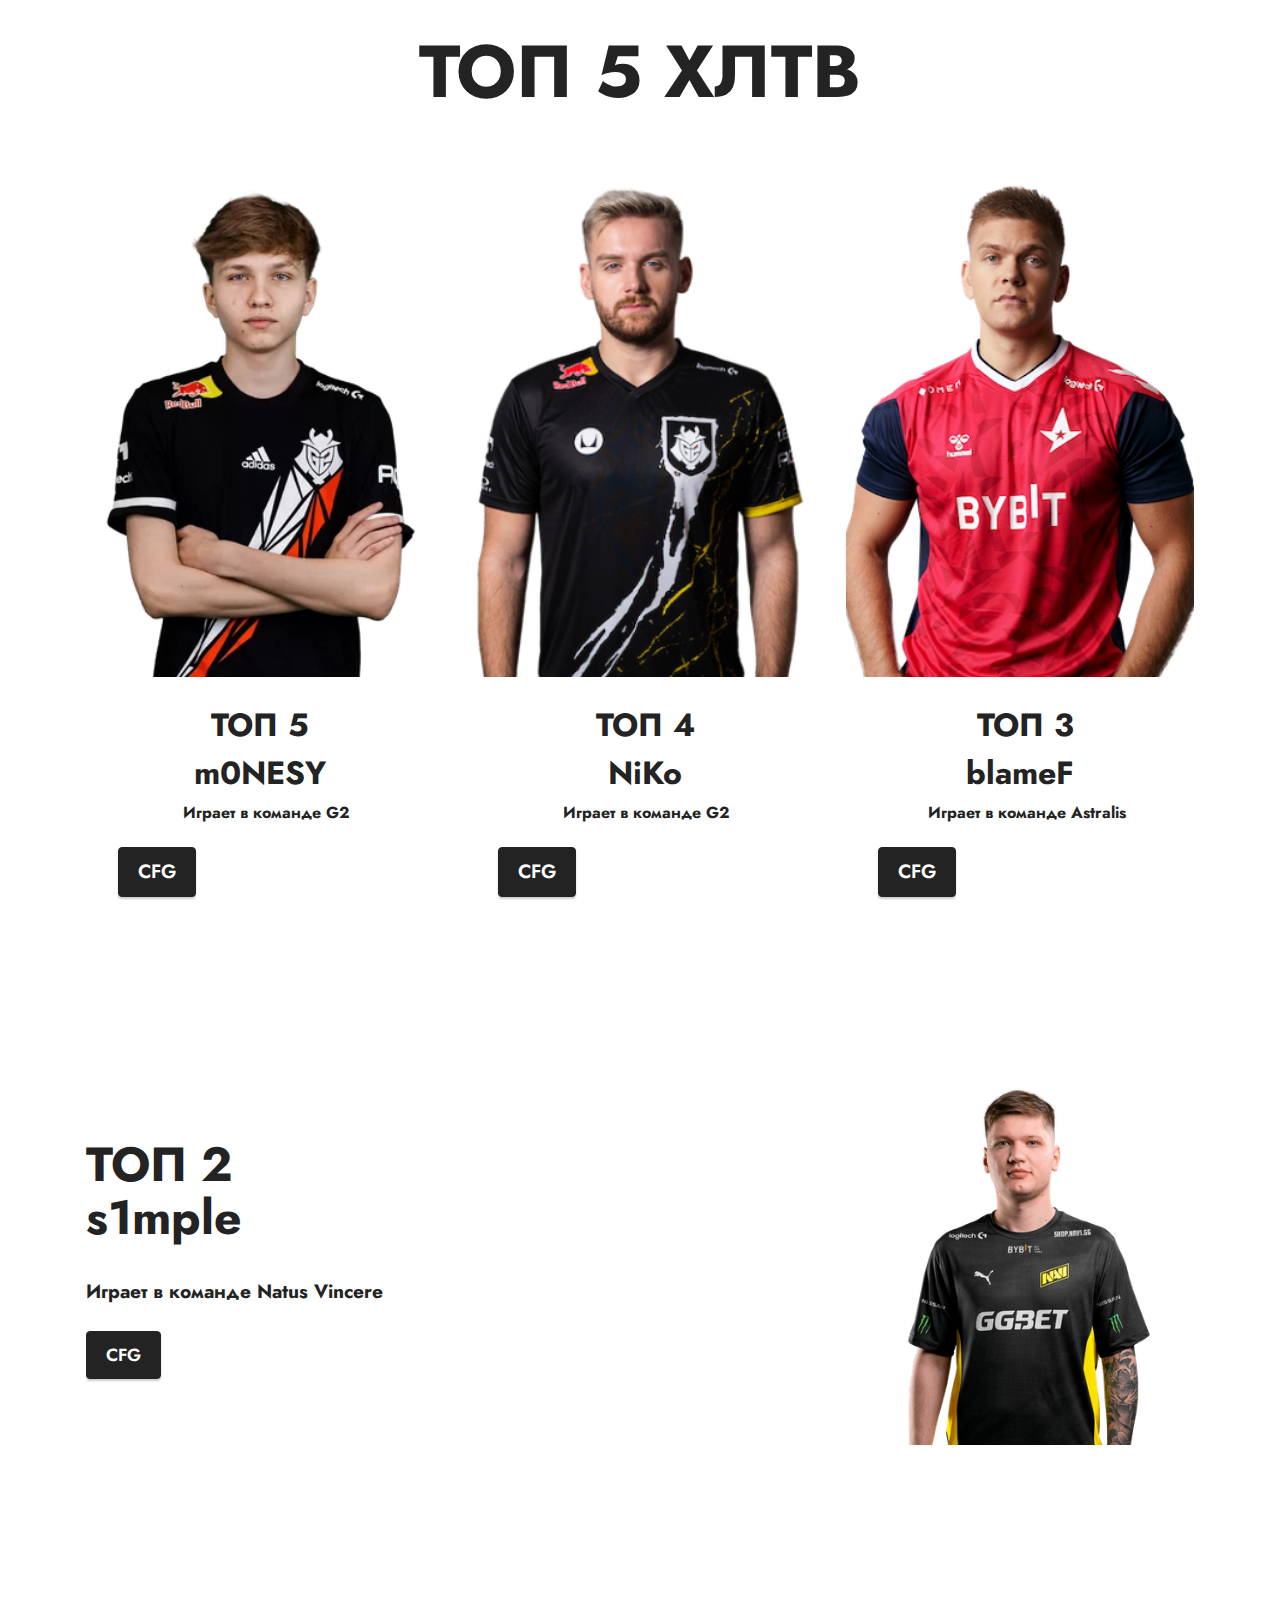
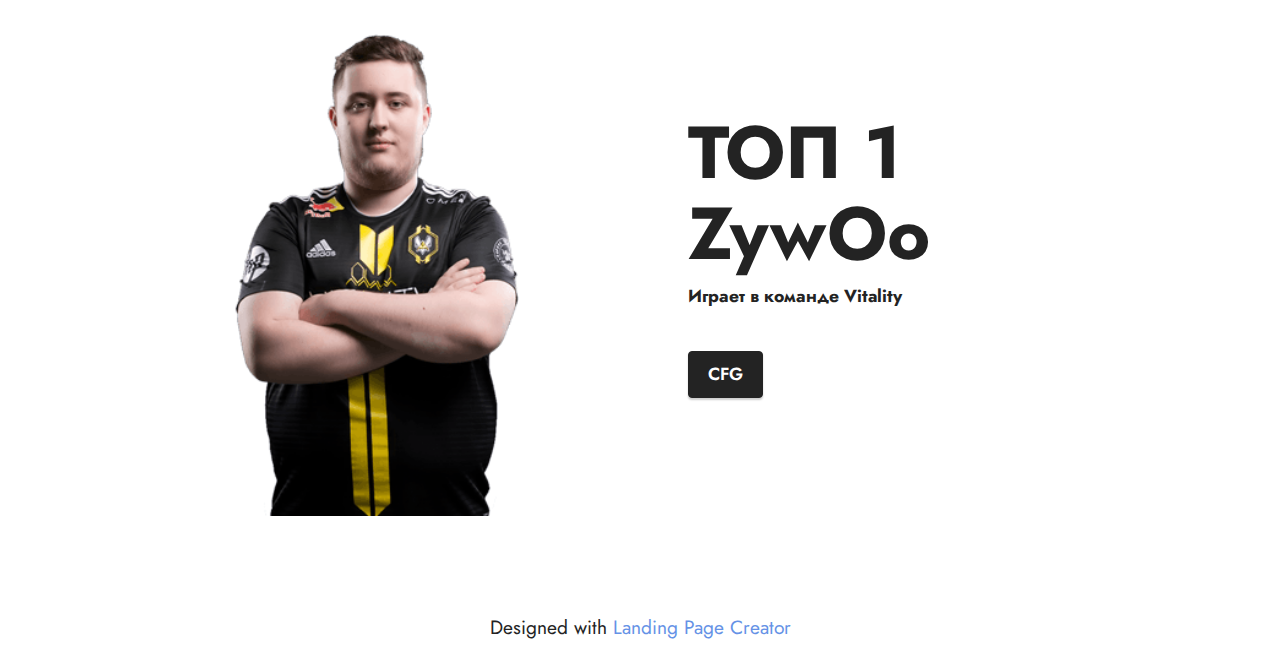
==== commit e1330836: "На уркоке" ====
--- a/index.html
+++ b/index.html
@@ -148,7 +148,7 @@
             </div>
         </div>
     </div>
-</section><section class="display-7" style="padding: 0;align-items: center;justify-content: center;flex-wrap: wrap;    align-content: center;display: flex;position: relative;height: 4rem;"><a href="https://mobiri.se/2946038" style="flex: 1 1;height: 4rem;position: absolute;width: 100%;z-index: 1;"><img alt="" style="height: 4rem;" src="[data-uri]"></a><p style="margin: 0;text-align: center;" class="display-7">Created with &#8204;</p><a style="z-index:1" href="https://mobirise.com/builder/web-design-program.html">Website Design Program</a></section><script src="assets/bootstrap/js/bootstrap.bundle.min.js"></script>  <script src="assets/smoothscroll/smooth-scroll.js"></script>  <script src="assets/ytplayer/index.js"></script>  <script src="assets/theme/js/script.js"></script>  
+</section><section class="display-7" style="padding: 0;align-items: center;justify-content: center;flex-wrap: wrap;    align-content: center;display: flex;position: relative;height: 4rem;"><a href="https://mobiri.se/2946038" style="flex: 1 1;height: 4rem;position: absolute;width: 100%;z-index: 1;"><img alt="" style="height: 4rem;" src="[data-uri]"></a><p style="margin: 0;text-align: center;" class="display-7">Designed with &#8204;</p><a style="z-index:1" href="https://mobirise.com/builder/landing-page-builder.html">Landing Page Creator</a></section><script src="assets/bootstrap/js/bootstrap.bundle.min.js"></script>  <script src="assets/smoothscroll/smooth-scroll.js"></script>  <script src="assets/ytplayer/index.js"></script>  <script src="assets/theme/js/script.js"></script>  
   
   
 </body>
--- a/assets/mobirise/css/mbr-additional.css
+++ b/assets/mobirise/css/mbr-additional.css
@@ -966,6 +966,102 @@
   padding-bottom: 5rem;
   background-color: #8caff0;
 }
+.cid-twI2QQlkCR {
+  padding-top: 6rem;
+  padding-bottom: 6rem;
+  background-color: #6592e6;
+}
+.cid-twI2QQlkCR .mbr-fallback-image.disabled {
+  display: none;
+}
+.cid-twI2QQlkCR .mbr-fallback-image {
+  display: block;
+  background-size: cover;
+  background-position: center center;
+  width: 100%;
+  height: 100%;
+  position: absolute;
+  top: 0;
+}
+.cid-twI2QQlkCR .content-wrapper {
+  background: #8caff0;
+}
+@media (max-width: 991px) {
+  .cid-twI2QQlkCR .content-wrapper .image-wrapper {
+    margin-bottom: 2rem;
+  }
+}
+@media (max-width: 767px) {
+  .cid-twI2QQlkCR .content-wrapper {
+    padding: 1rem;
+  }
+}
+@media (min-width: 768px) and (max-width: 991px) {
+  .cid-twI2QQlkCR .content-wrapper {
+    padding: 2rem;
+  }
+}
+@media (min-width: 992px) {
+  .cid-twI2QQlkCR .content-wrapper {
+    padding: 5rem 3rem;
+  }
+  .cid-twI2QQlkCR .content-wrapper .text-wrapper {
+    padding-left: 2rem;
+  }
+}
+.cid-twI2QQlkCR .image-wrapper img {
+  width: 100%;
+  object-fit: cover;
+}
+.cid-twI2QQlkCR .card-title {
+  color: #ffe161;
+}
+.cid-twI2SMIyhB {
+  padding-top: 6rem;
+  padding-bottom: 6rem;
+  background-color: #8caff0;
+}
+.cid-twI2SMIyhB .mbr-fallback-image.disabled {
+  display: none;
+}
+.cid-twI2SMIyhB .mbr-fallback-image {
+  display: block;
+  background-size: cover;
+  background-position: center center;
+  width: 100%;
+  height: 100%;
+  position: absolute;
+  top: 0;
+}
+@media (max-width: 991px) {
+  .cid-twI2SMIyhB .image-wrapper {
+    margin-bottom: 1rem;
+  }
+}
+.cid-twI2SMIyhB img {
+  width: 100%;
+}
+@media (min-width: 992px) {
+  .cid-twI2SMIyhB .text-wrapper {
+    padding: 2rem;
+  }
+}
+.cid-twI2VVLvrA {
+  padding-top: 5rem;
+  padding-bottom: 5rem;
+  background-color: #8caff0;
+}
+.cid-twI2VVLvrA .line {
+  background-color: #ffffff;
+  align: center;
+  height: 2px;
+  margin: 0 auto;
+}
+.cid-twI2WeA2gQ {
+  padding-top: 5rem;
+  padding-bottom: 5rem;
+  background-color: #8caff0;
+}
 .cid-twHsZGXpBM {
   padding-top: 6rem;
   padding-bottom: 6rem;
@@ -1017,9 +1113,9 @@
   color: #ffe161;
 }
 .cid-twHt10aXmM {
-  padding-top: 6rem;
-  padding-bottom: 6rem;
-  background-color: #ffffff;
+  padding-top: 1rem;
+  padding-bottom: 1rem;
+  background-color: #8caff0;
 }
 .cid-twHt10aXmM .mbr-fallback-image.disabled {
   display: none;
@@ -1046,21 +1142,27 @@
     padding: 2rem;
   }
 }
+.cid-twHt10aXmM .mbr-text {
+  color: #ffffff;
+}
 .cid-twHt8lTXbd {
   padding-top: 5rem;
   padding-bottom: 5rem;
+  background-color: #8caff0;
+}
+.cid-twHt8lTXbd .line {
   background-color: #ffffff;
-}
-.cid-twHt8lTXbd .line {
-  background-color: #6592e6;
   align: center;
   height: 2px;
   margin: 0 auto;
 }
+.cid-twHt8lTXbd .mbr-text {
+  color: #ffffff;
+}
 .cid-twHtbwW0i5 {
   padding-top: 5rem;
   padding-bottom: 5rem;
-  background-color: #ffffff;
+  background-color: #8caff0;
 }
 .cid-twHqLfnQQF {
   padding-top: 6rem;
--- a/assets/mobirise/css/mbr-additional.css
+++ b/assets/mobirise/css/mbr-additional.css
@@ -966,6 +966,102 @@
   padding-bottom: 5rem;
   background-color: #8caff0;
 }
+.cid-twI2QQlkCR {
+  padding-top: 6rem;
+  padding-bottom: 6rem;
+  background-color: #6592e6;
+}
+.cid-twI2QQlkCR .mbr-fallback-image.disabled {
+  display: none;
+}
+.cid-twI2QQlkCR .mbr-fallback-image {
+  display: block;
+  background-size: cover;
+  background-position: center center;
+  width: 100%;
+  height: 100%;
+  position: absolute;
+  top: 0;
+}
+.cid-twI2QQlkCR .content-wrapper {
+  background: #8caff0;
+}
+@media (max-width: 991px) {
+  .cid-twI2QQlkCR .content-wrapper .image-wrapper {
+    margin-bottom: 2rem;
+  }
+}
+@media (max-width: 767px) {
+  .cid-twI2QQlkCR .content-wrapper {
+    padding: 1rem;
+  }
+}
+@media (min-width: 768px) and (max-width: 991px) {
+  .cid-twI2QQlkCR .content-wrapper {
+    padding: 2rem;
+  }
+}
+@media (min-width: 992px) {
+  .cid-twI2QQlkCR .content-wrapper {
+    padding: 5rem 3rem;
+  }
+  .cid-twI2QQlkCR .content-wrapper .text-wrapper {
+    padding-left: 2rem;
+  }
+}
+.cid-twI2QQlkCR .image-wrapper img {
+  width: 100%;
+  object-fit: cover;
+}
+.cid-twI2QQlkCR .card-title {
+  color: #ffe161;
+}
+.cid-twI2SMIyhB {
+  padding-top: 6rem;
+  padding-bottom: 6rem;
+  background-color: #8caff0;
+}
+.cid-twI2SMIyhB .mbr-fallback-image.disabled {
+  display: none;
+}
+.cid-twI2SMIyhB .mbr-fallback-image {
+  display: block;
+  background-size: cover;
+  background-position: center center;
+  width: 100%;
+  height: 100%;
+  position: absolute;
+  top: 0;
+}
+@media (max-width: 991px) {
+  .cid-twI2SMIyhB .image-wrapper {
+    margin-bottom: 1rem;
+  }
+}
+.cid-twI2SMIyhB img {
+  width: 100%;
+}
+@media (min-width: 992px) {
+  .cid-twI2SMIyhB .text-wrapper {
+    padding: 2rem;
+  }
+}
+.cid-twI2VVLvrA {
+  padding-top: 5rem;
+  padding-bottom: 5rem;
+  background-color: #8caff0;
+}
+.cid-twI2VVLvrA .line {
+  background-color: #ffffff;
+  align: center;
+  height: 2px;
+  margin: 0 auto;
+}
+.cid-twI2WeA2gQ {
+  padding-top: 5rem;
+  padding-bottom: 5rem;
+  background-color: #8caff0;
+}
 .cid-twHsZGXpBM {
   padding-top: 6rem;
   padding-bottom: 6rem;
@@ -1017,9 +1113,9 @@
   color: #ffe161;
 }
 .cid-twHt10aXmM {
-  padding-top: 6rem;
-  padding-bottom: 6rem;
-  background-color: #ffffff;
+  padding-top: 1rem;
+  padding-bottom: 1rem;
+  background-color: #8caff0;
 }
 .cid-twHt10aXmM .mbr-fallback-image.disabled {
   display: none;
@@ -1046,21 +1142,27 @@
     padding: 2rem;
   }
 }
+.cid-twHt10aXmM .mbr-text {
+  color: #ffffff;
+}
 .cid-twHt8lTXbd {
   padding-top: 5rem;
   padding-bottom: 5rem;
+  background-color: #8caff0;
+}
+.cid-twHt8lTXbd .line {
   background-color: #ffffff;
-}
-.cid-twHt8lTXbd .line {
-  background-color: #6592e6;
   align: center;
   height: 2px;
   margin: 0 auto;
 }
+.cid-twHt8lTXbd .mbr-text {
+  color: #ffffff;
+}
 .cid-twHtbwW0i5 {
   padding-top: 5rem;
   padding-bottom: 5rem;
-  background-color: #ffffff;
+  background-color: #8caff0;
 }
 .cid-twHqLfnQQF {
   padding-top: 6rem;
